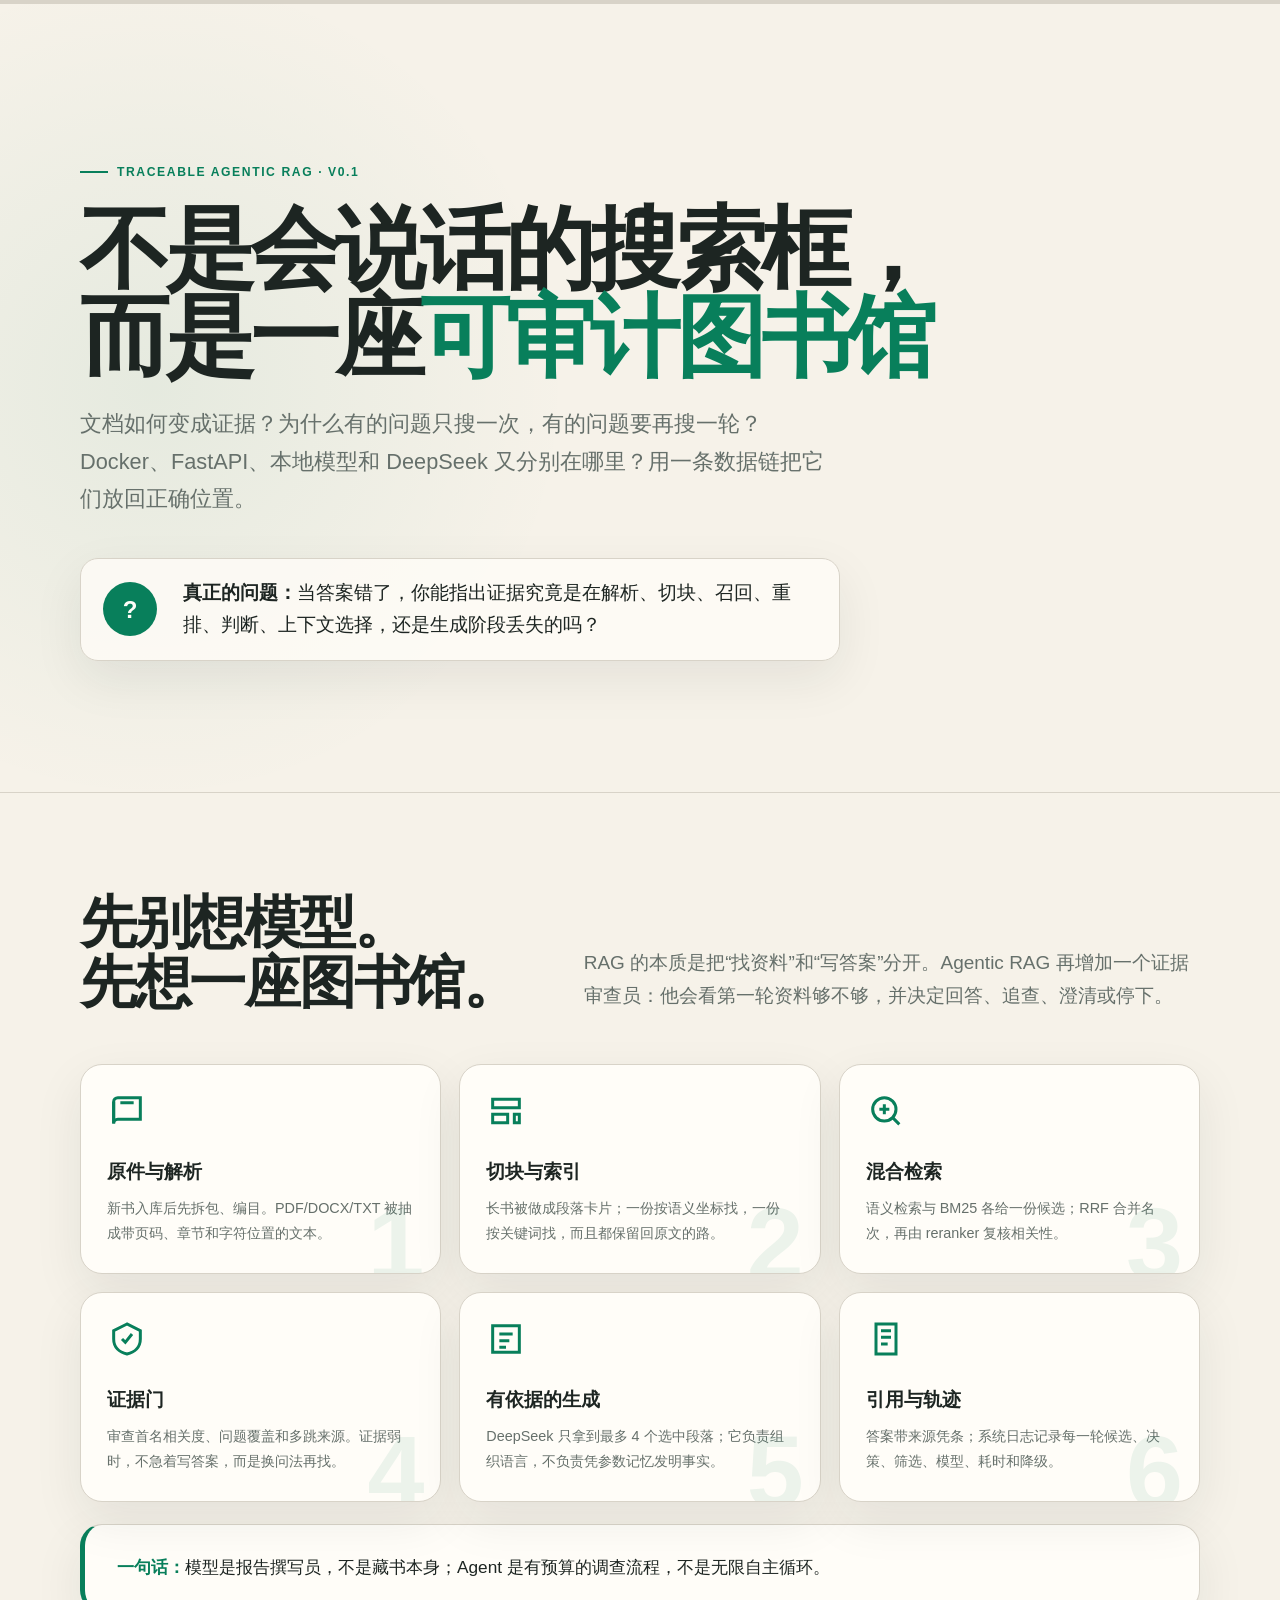
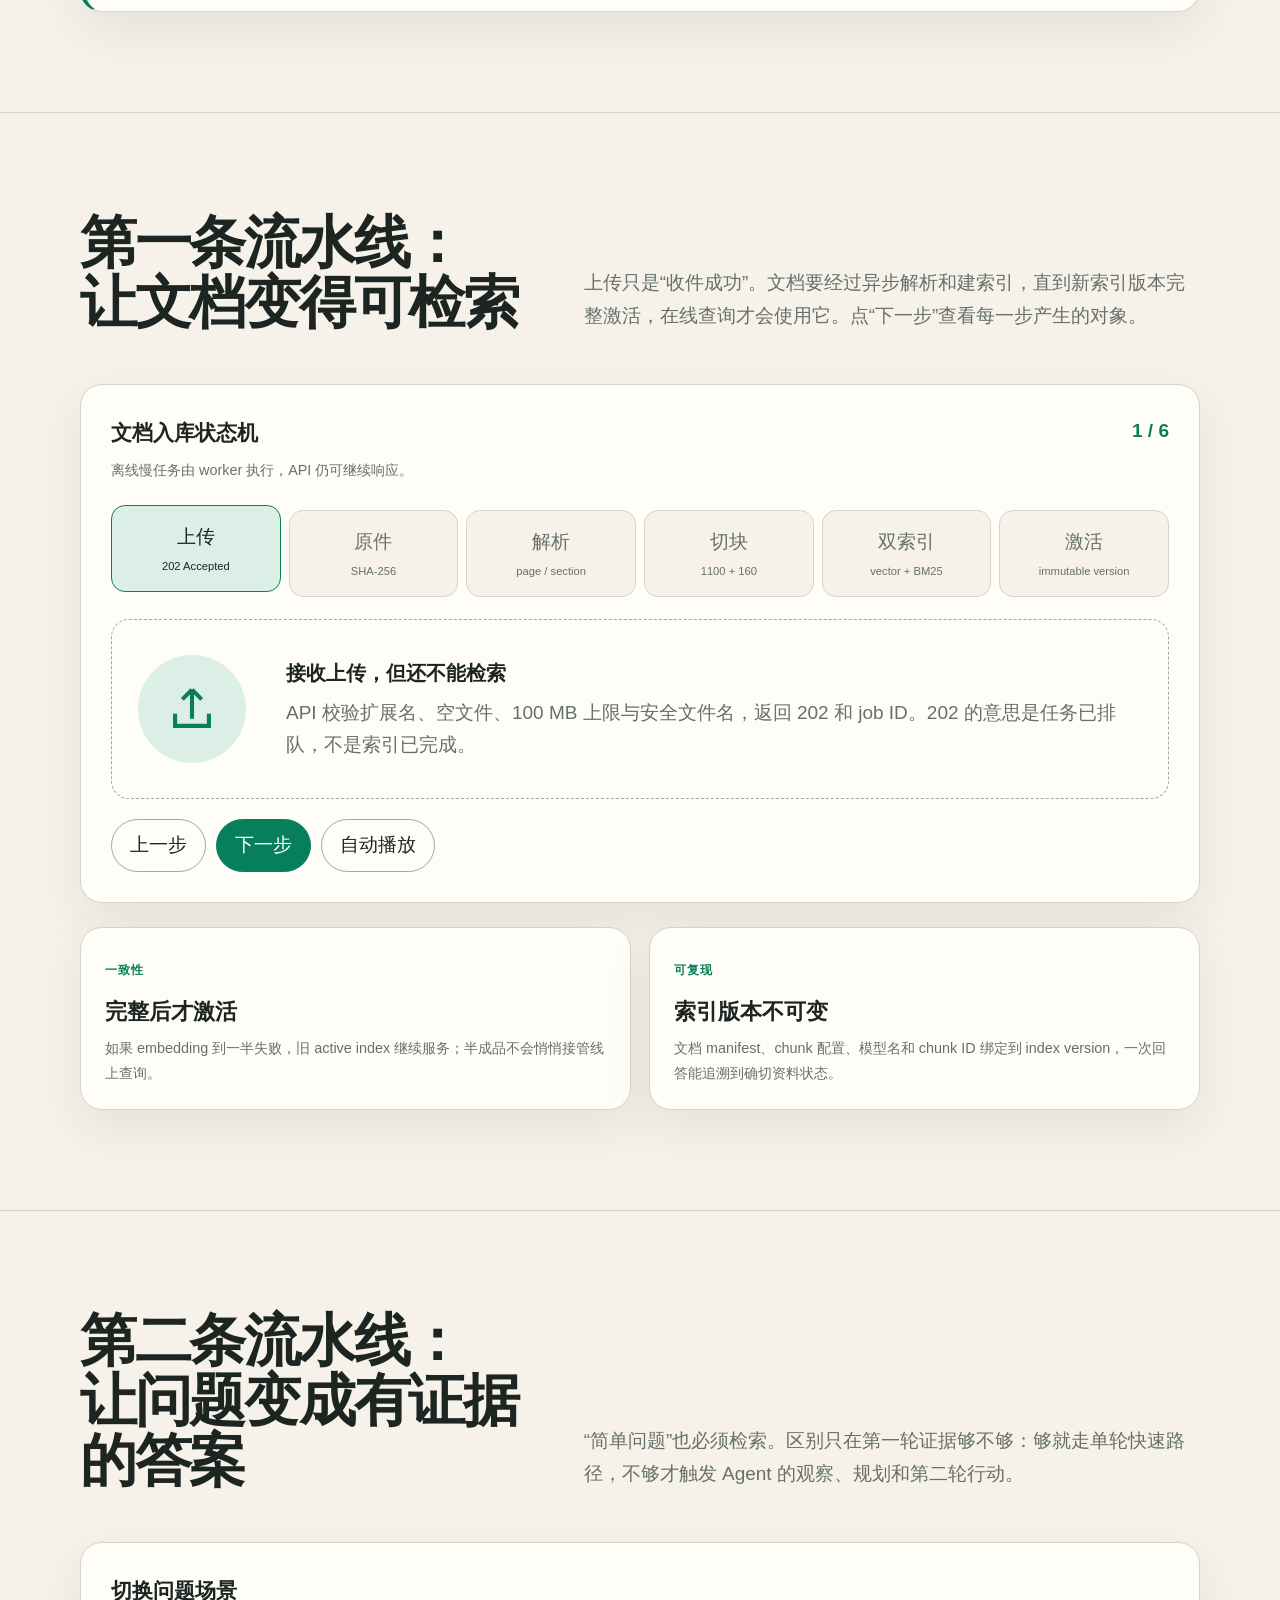
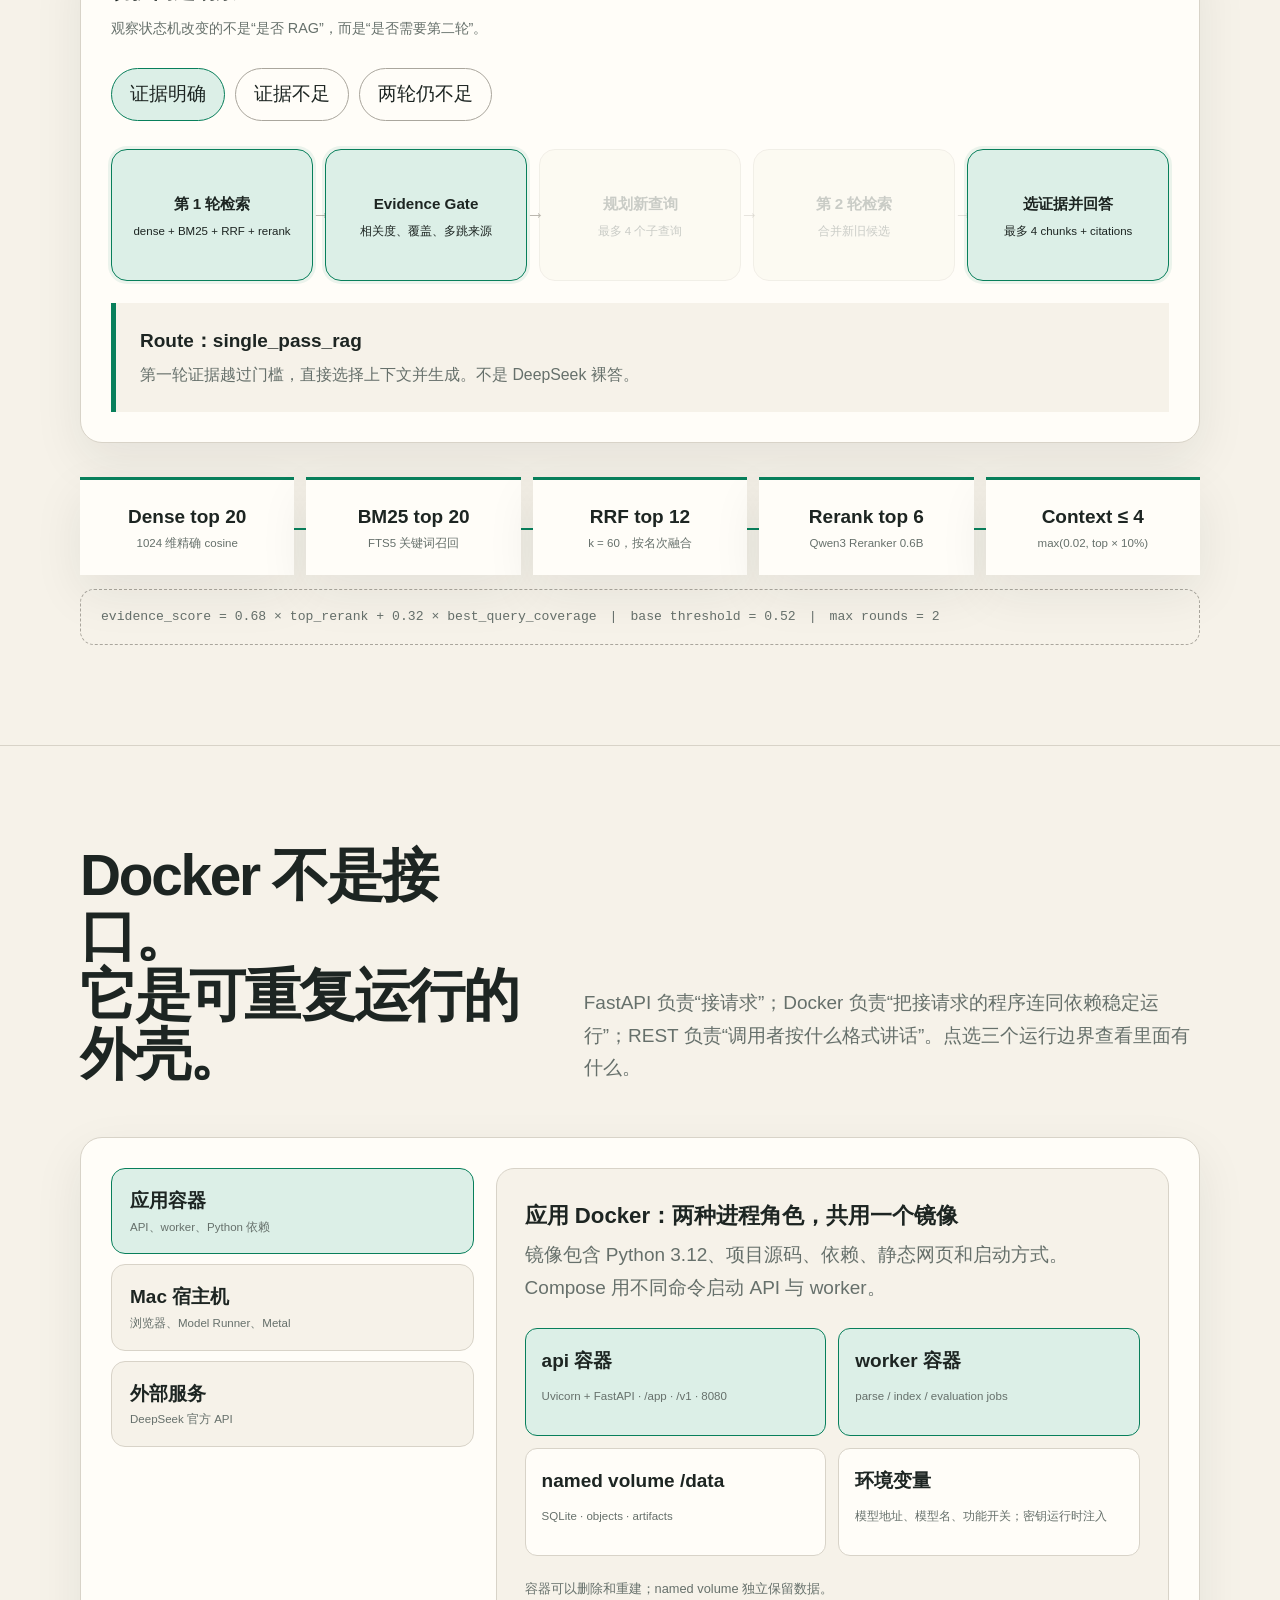
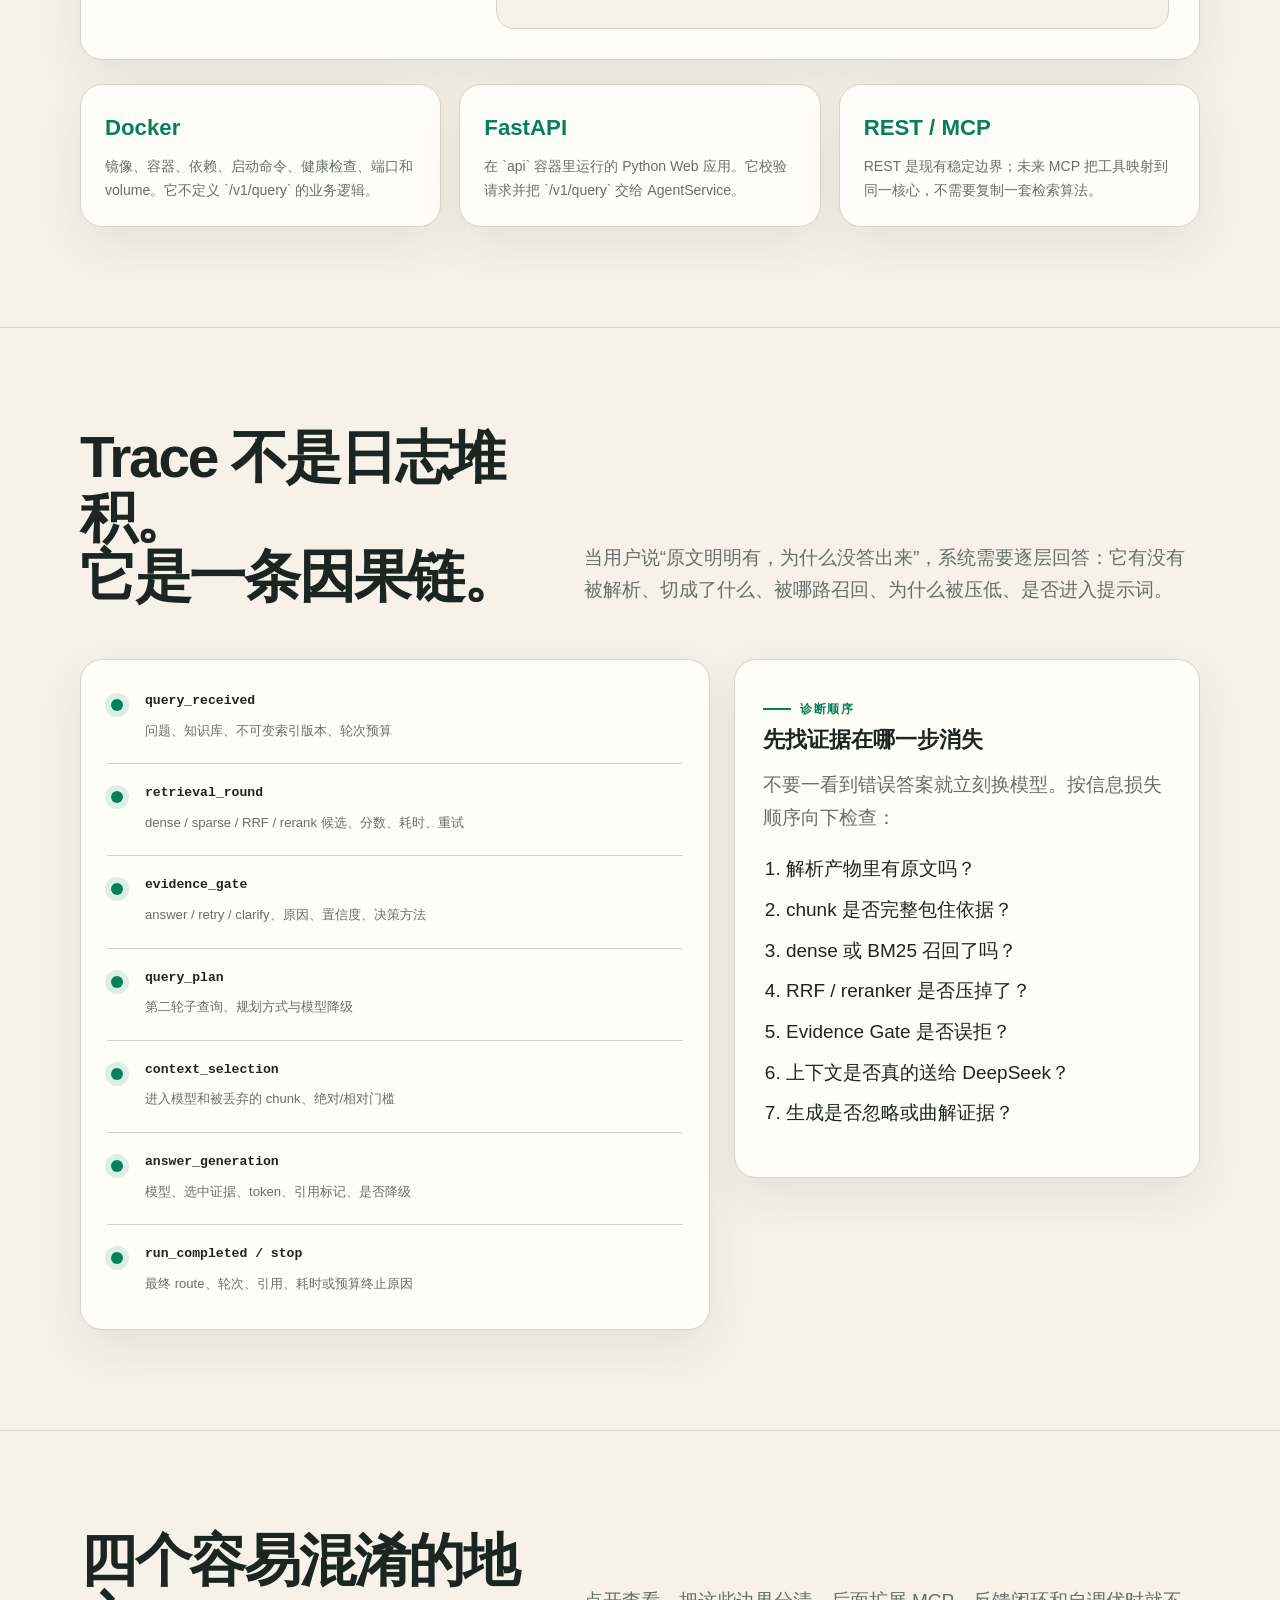
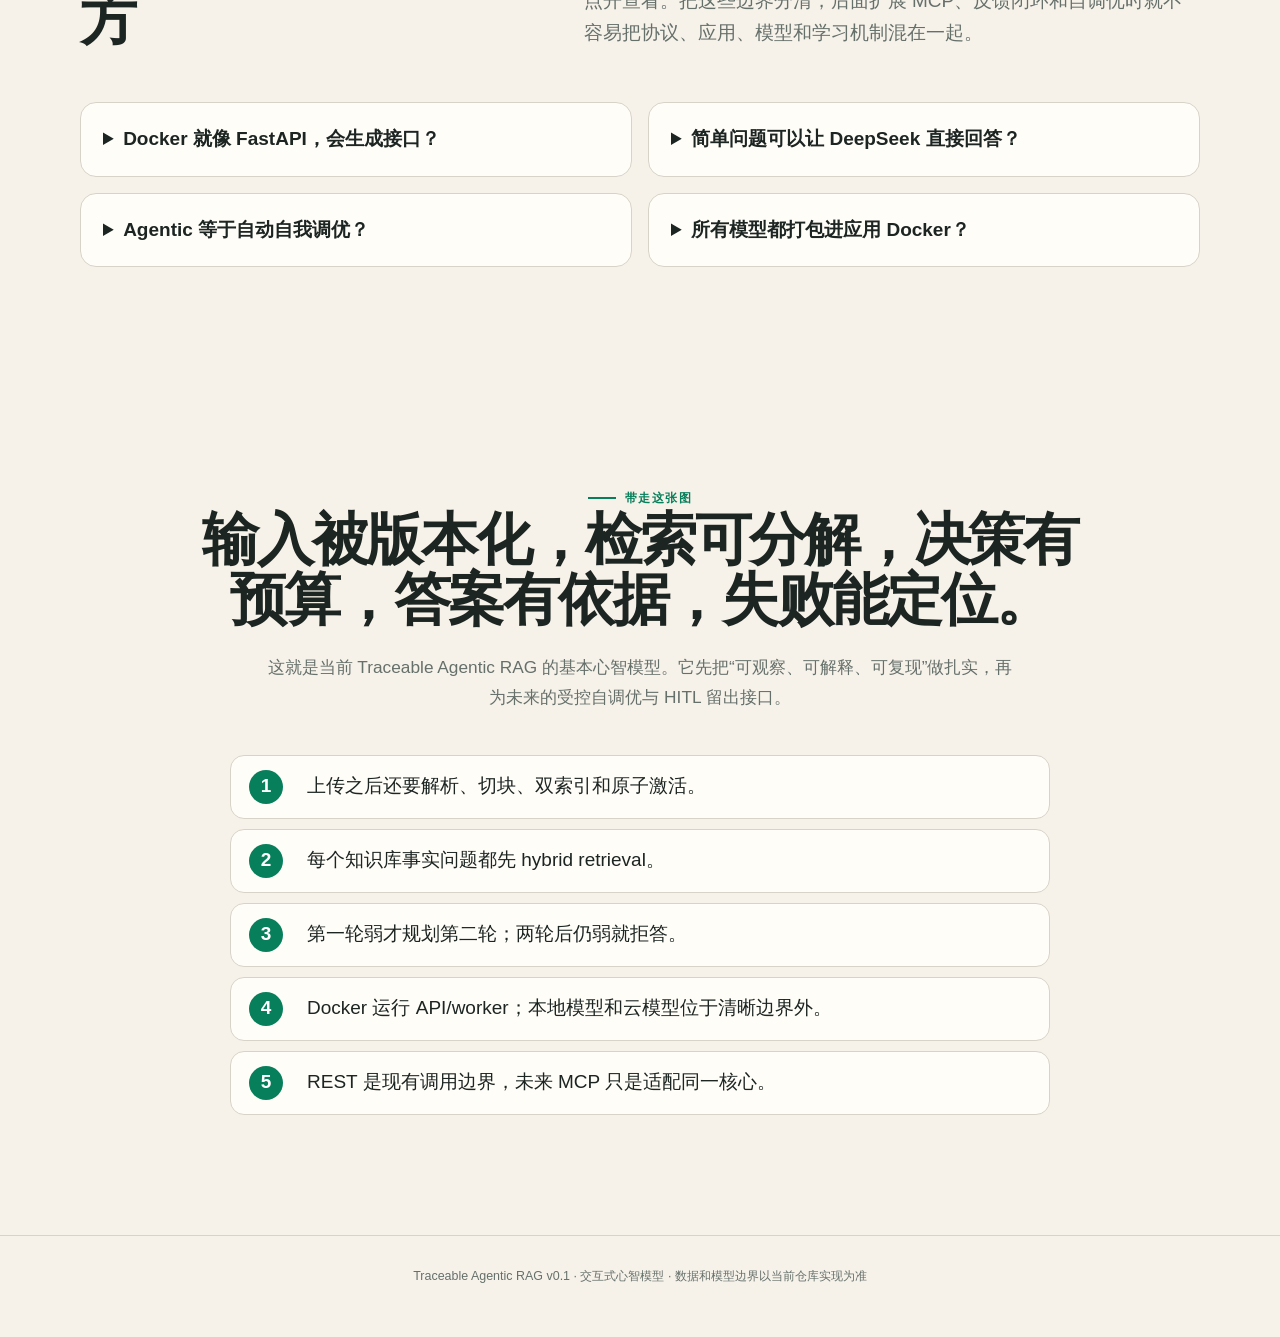
==== reports/explainer-agentic-rag-mental-model.html @ 38520293 "release traceable agentic rag v0.1 baseline" ====
<!doctype html>
<html lang="zh-CN">
<head>
  <meta charset="utf-8">
  <meta name="viewport" content="width=device-width, initial-scale=1">
  <meta name="description" content="Traceable Agentic RAG v0.1 的交互式心智模型：数据流、Agent 状态机、Docker 与服务边界。">
  <title>Traceable Agentic RAG：一座可审计图书馆</title>
  <style>
    :root {
      --paper: #f6f2e9;
      --paper-2: #fffdf8;
      --ink: #1d2522;
      --muted: #66706b;
      --line: #d8d3c8;
      --line-strong: #aaa69d;
      --accent: #087f5b;
      --accent-soft: #dcefe7;
      --shadow: 0 18px 50px rgba(26, 37, 32, 0.08);
      --radius: 22px;
    }

    * { box-sizing: border-box; }

    html { scroll-behavior: smooth; }

    body {
      margin: 0;
      color: var(--ink);
      background:
        radial-gradient(circle at 12% 5%, rgba(8, 127, 91, 0.07), transparent 26rem),
        var(--paper);
      font-family: ui-sans-serif, -apple-system, BlinkMacSystemFont, "Segoe UI", "PingFang SC", "Hiragino Sans GB", "Microsoft YaHei", sans-serif;
      font-size: 19px;
      line-height: 1.72;
    }

    button, input { font: inherit; }

    button:focus-visible, a:focus-visible {
      outline: 3px solid var(--accent);
      outline-offset: 3px;
    }

    a { color: var(--accent); }

    .progress {
      position: fixed;
      z-index: 50;
      inset: 0 0 auto 0;
      height: 4px;
      background: var(--line);
    }

    .progress > span {
      display: block;
      width: 0;
      height: 100%;
      background: var(--accent);
    }

    main { overflow: hidden; }

    .wrap {
      width: min(1120px, calc(100% - 40px));
      margin: 0 auto;
    }

    .hero {
      min-height: 88vh;
      display: grid;
      align-items: center;
      padding: 84px 0 64px;
    }

    .eyebrow {
      display: inline-flex;
      align-items: center;
      gap: 9px;
      color: var(--accent);
      font-size: 0.76rem;
      font-weight: 760;
      letter-spacing: 0.13em;
      text-transform: uppercase;
    }

    .eyebrow::before {
      content: "";
      width: 28px;
      height: 2px;
      background: currentColor;
    }

    h1, h2, h3, p { margin-top: 0; }

    h1 {
      max-width: 910px;
      margin: 22px 0 24px;
      font-size: clamp(2.8rem, 7vw, 5.8rem);
      line-height: 0.98;
      letter-spacing: -0.055em;
      font-weight: 780;
    }

    h1 span { color: var(--accent); }

    .lede {
      max-width: 760px;
      color: var(--muted);
      font-size: clamp(1.08rem, 2.2vw, 1.36rem);
    }

    .hero-question {
      margin-top: 40px;
      display: grid;
      grid-template-columns: 62px 1fr;
      align-items: center;
      gap: 18px;
      max-width: 760px;
      padding: 18px 22px;
      border: 1px solid var(--line);
      border-radius: 18px;
      background: rgba(255, 253, 248, 0.78);
      box-shadow: var(--shadow);
    }

    .question-mark {
      display: grid;
      place-items: center;
      width: 54px;
      height: 54px;
      border-radius: 50%;
      color: var(--paper-2);
      background: var(--accent);
      font-size: 1.5rem;
      font-weight: 800;
    }

    .hero-question p { margin: 0; }

    .section {
      padding: 100px 0;
      border-top: 1px solid var(--line);
    }

    .section-head {
      display: grid;
      grid-template-columns: minmax(0, 0.72fr) minmax(280px, 1fr);
      gap: 60px;
      align-items: end;
      margin-bottom: 52px;
    }

    h2 {
      margin-bottom: 0;
      font-size: clamp(2rem, 4.5vw, 3.55rem);
      line-height: 1.05;
      letter-spacing: -0.04em;
    }

    .section-head p { margin: 0; color: var(--muted); }

    .card {
      border: 1px solid var(--line);
      border-radius: var(--radius);
      background: var(--paper-2);
      box-shadow: var(--shadow);
    }

    .analogy-grid {
      display: grid;
      grid-template-columns: repeat(3, 1fr);
      gap: 18px;
    }

    .role {
      padding: 26px;
      min-height: 210px;
      position: relative;
      overflow: hidden;
    }

    .role::after {
      content: attr(data-order);
      position: absolute;
      right: 16px;
      bottom: -22px;
      color: rgba(8, 127, 91, 0.08);
      font-size: 6.4rem;
      line-height: 1;
      font-weight: 850;
    }

    .role svg {
      width: 40px;
      height: 40px;
      color: var(--accent);
    }

    .role h3 { margin: 14px 0 8px; font-size: 1.16rem; }
    .role p { margin: 0; color: var(--muted); font-size: 0.9rem; }

    .thesis {
      margin-top: 22px;
      padding: 28px 32px;
      border-left: 5px solid var(--accent);
      font-size: 1.08rem;
    }

    .thesis strong { color: var(--accent); }

    .interactive {
      padding: 30px;
    }

    .interactive-head {
      display: flex;
      justify-content: space-between;
      gap: 24px;
      align-items: flex-start;
      margin-bottom: 28px;
    }

    .interactive-head h3 { margin-bottom: 6px; font-size: 1.32rem; }
    .interactive-head p { margin: 0; color: var(--muted); font-size: 0.9rem; }

    .counter {
      flex: 0 0 auto;
      color: var(--accent);
      font-weight: 760;
      font-variant-numeric: tabular-nums;
    }

    .steps {
      display: grid;
      grid-template-columns: repeat(6, 1fr);
      gap: 8px;
      padding: 0;
      margin: 0;
      list-style: none;
    }

    .step {
      min-width: 0;
      padding: 15px 10px;
      border: 1px solid var(--line);
      border-radius: 14px;
      text-align: center;
      color: var(--muted);
      background: var(--paper);
      transition: transform 180ms ease, color 180ms ease, border-color 180ms ease, background 180ms ease;
    }

    .step small { display: block; margin-top: 3px; font-size: 0.7rem; }

    .step.active {
      transform: translateY(-5px);
      color: var(--ink);
      border-color: var(--accent);
      background: var(--accent-soft);
    }

    .step.done { border-color: rgba(8, 127, 91, 0.4); color: var(--ink); }

    .step-detail {
      min-height: 180px;
      margin-top: 22px;
      display: grid;
      grid-template-columns: 120px 1fr;
      gap: 28px;
      align-items: center;
      padding: 26px;
      border: 1px dashed var(--line-strong);
      border-radius: 18px;
    }

    .step-visual {
      display: grid;
      place-items: center;
      width: 108px;
      height: 108px;
      border-radius: 50%;
      background: var(--accent-soft);
      color: var(--accent);
    }

    .step-visual svg { width: 58px; height: 58px; }
    .step-copy h4 { margin: 0 0 6px; font-size: 1.25rem; }
    .step-copy p { margin: 0; color: var(--muted); }
    .step-copy code { color: var(--accent); }

    .controls {
      display: flex;
      flex-wrap: wrap;
      gap: 10px;
      margin-top: 20px;
    }

    .button {
      min-height: 46px;
      padding: 9px 18px;
      border: 1px solid var(--line-strong);
      border-radius: 999px;
      color: var(--ink);
      background: var(--paper-2);
      cursor: pointer;
    }

    .button.primary {
      border-color: var(--accent);
      color: white;
      background: var(--accent);
    }

    .button[aria-pressed="true"] {
      border-color: var(--accent);
      background: var(--accent-soft);
    }

    .principle-grid {
      display: grid;
      grid-template-columns: 1fr 1fr;
      gap: 18px;
      margin-top: 24px;
    }

    .principle {
      padding: 24px;
    }

    .principle span {
      color: var(--accent);
      font-size: 0.76rem;
      font-weight: 760;
      letter-spacing: 0.08em;
      text-transform: uppercase;
    }

    .principle h3 { margin: 8px 0 5px; }
    .principle p { margin: 0; color: var(--muted); font-size: 0.9rem; }

    .query-toolbar {
      display: flex;
      gap: 10px;
      flex-wrap: wrap;
      margin-bottom: 28px;
    }

    .route-map {
      position: relative;
      display: grid;
      grid-template-columns: repeat(5, minmax(110px, 1fr));
      gap: 12px;
      align-items: stretch;
    }

    .route-node {
      position: relative;
      z-index: 1;
      display: grid;
      align-content: center;
      min-height: 132px;
      padding: 16px;
      border: 1px solid var(--line);
      border-radius: 16px;
      color: var(--muted);
      background: var(--paper);
      text-align: center;
      transition: 180ms ease;
    }

    .route-node:not(:last-child)::after {
      content: "→";
      position: absolute;
      right: -19px;
      top: 50%;
      transform: translateY(-50%);
      color: var(--line-strong);
      font-weight: 800;
    }

    .route-node.active {
      border-color: var(--accent);
      color: var(--ink);
      background: var(--accent-soft);
      box-shadow: 0 0 0 3px rgba(8, 127, 91, 0.08);
    }

    .route-node.skipped { opacity: 0.35; }
    .route-node b { display: block; margin-bottom: 5px; font-size: 0.95rem; }
    .route-node small { font-size: 0.72rem; line-height: 1.4; }

    .route-result {
      margin-top: 22px;
      padding: 22px 24px;
      border-left: 5px solid var(--accent);
      background: var(--paper);
    }

    .route-result p { margin: 0; }
    .route-result small { color: var(--muted); }

    .pipeline {
      display: grid;
      grid-template-columns: repeat(5, 1fr);
      align-items: stretch;
      gap: 12px;
      margin: 34px 0 14px;
    }

    .pipe-item {
      position: relative;
      padding: 21px 16px;
      border-top: 3px solid var(--accent);
      background: var(--paper-2);
      box-shadow: var(--shadow);
      text-align: center;
    }

    .pipe-item:not(:last-child)::after {
      content: "";
      position: absolute;
      right: -12px;
      top: 50%;
      width: 12px;
      border-top: 2px solid var(--accent);
    }

    .pipe-item b { display: block; }
    .pipe-item small { display: block; color: var(--muted); font-size: 0.72rem; }

    .formula {
      padding: 16px 20px;
      border: 1px dashed var(--line-strong);
      border-radius: 14px;
      color: var(--muted);
      font-family: ui-monospace, SFMono-Regular, Menlo, Consolas, monospace;
      font-size: 0.82rem;
      overflow-x: auto;
    }

    .boundary-layout {
      display: grid;
      grid-template-columns: 0.7fr 1.3fr;
      gap: 22px;
    }

    .boundary-tabs {
      display: grid;
      align-content: start;
      gap: 10px;
    }

    .boundary-tab {
      width: 100%;
      padding: 16px 18px;
      border: 1px solid var(--line);
      border-radius: 14px;
      color: var(--ink);
      background: var(--paper);
      text-align: left;
      cursor: pointer;
    }

    .boundary-tab span { display: block; color: var(--muted); font-size: 0.72rem; }

    .boundary-tab[aria-selected="true"] {
      border-color: var(--accent);
      background: var(--accent-soft);
    }

    .boundary-stage {
      min-height: 410px;
      padding: 28px;
      border: 1px solid var(--line);
      border-radius: 18px;
      background: var(--paper);
    }

    .boundary-stage h3 { margin-bottom: 4px; }
    .boundary-stage > p { color: var(--muted); }

    .boxes {
      display: grid;
      grid-template-columns: 1fr 1fr;
      gap: 12px;
      margin-top: 24px;
    }

    .box {
      min-height: 108px;
      padding: 16px;
      border: 1px solid var(--line);
      border-radius: 12px;
      background: var(--paper-2);
    }

    .box strong { display: block; }
    .box small { color: var(--muted); font-size: 0.72rem; }
    .box.highlight { border-color: var(--accent); background: var(--accent-soft); }

    .legend {
      margin-top: 22px;
      color: var(--muted);
      font-size: 0.8rem;
    }

    .compare {
      display: grid;
      grid-template-columns: repeat(3, 1fr);
      gap: 18px;
      margin-top: 24px;
    }

    .compare article { padding: 24px; }
    .compare h3 { margin-bottom: 6px; color: var(--accent); }
    .compare p { margin: 0; color: var(--muted); font-size: 0.88rem; }

    .trace {
      display: grid;
      grid-template-columns: 1.15fr 0.85fr;
      gap: 24px;
      align-items: start;
    }

    .trace-list {
      padding: 12px 26px;
    }

    .trace-row {
      position: relative;
      padding: 18px 0 18px 38px;
      border-bottom: 1px solid var(--line);
    }

    .trace-row:last-child { border-bottom: 0; }

    .trace-row::before {
      content: "";
      position: absolute;
      left: 4px;
      top: 27px;
      width: 12px;
      height: 12px;
      border-radius: 50%;
      background: var(--accent);
      box-shadow: 0 0 0 6px var(--accent-soft);
    }

    .trace-row b { display: block; font-family: ui-monospace, SFMono-Regular, Menlo, monospace; font-size: 0.82rem; }
    .trace-row span { color: var(--muted); font-size: 0.82rem; }

    .diagnostic {
      position: sticky;
      top: 30px;
      padding: 28px;
    }

    .diagnostic h3 { margin-bottom: 10px; }
    .diagnostic p { color: var(--muted); }
    .diagnostic ol { padding-left: 1.2em; }
    .diagnostic li { margin-bottom: 8px; }

    .misconceptions {
      display: grid;
      grid-template-columns: 1fr 1fr;
      gap: 16px;
    }

    details {
      padding: 20px 22px;
      border: 1px solid var(--line);
      border-radius: 16px;
      background: var(--paper-2);
    }

    summary {
      cursor: pointer;
      font-weight: 720;
    }

    details p { margin: 12px 0 0; color: var(--muted); font-size: 0.88rem; }

    .takeaway {
      padding: 110px 0 120px;
      text-align: center;
    }

    .takeaway h2 {
      max-width: 880px;
      margin: 0 auto 24px;
    }

    .takeaway p {
      max-width: 760px;
      margin: 0 auto;
      color: var(--muted);
      font-size: 1.08rem;
    }

    .five {
      max-width: 820px;
      margin: 42px auto 0;
      display: grid;
      gap: 10px;
      text-align: left;
      counter-reset: key;
    }

    .five div {
      counter-increment: key;
      display: grid;
      grid-template-columns: 44px 1fr;
      gap: 14px;
      align-items: center;
      padding: 14px 18px;
      border: 1px solid var(--line);
      border-radius: 14px;
      background: var(--paper-2);
    }

    .five div::before {
      content: counter(key);
      display: grid;
      place-items: center;
      width: 34px;
      height: 34px;
      border-radius: 50%;
      color: white;
      background: var(--accent);
      font-weight: 800;
    }

    footer {
      padding: 30px 0 50px;
      border-top: 1px solid var(--line);
      color: var(--muted);
      font-size: 0.78rem;
      text-align: center;
    }

    .reveal {
      opacity: 0;
      transform: translateY(22px);
      transition: opacity 500ms ease, transform 500ms ease;
    }

    .reveal.visible { opacity: 1; transform: none; }

    @media (max-width: 900px) {
      .section-head, .trace, .boundary-layout { grid-template-columns: 1fr; gap: 28px; }
      .analogy-grid { grid-template-columns: repeat(2, 1fr); }
      .steps { grid-template-columns: repeat(3, 1fr); }
      .route-map { grid-template-columns: 1fr; }
      .route-node:not(:last-child)::after { content: "↓"; right: 50%; top: auto; bottom: -23px; transform: translateX(50%); }
      .pipeline { grid-template-columns: 1fr 1fr; }
      .pipe-item:not(:last-child)::after { display: none; }
      .compare { grid-template-columns: 1fr; }
      .diagnostic { position: static; }
    }

    @media (max-width: 620px) {
      body { font-size: 18px; }
      .wrap { width: min(100% - 26px, 1120px); }
      .hero { min-height: auto; padding-top: 90px; }
      .section { padding: 74px 0; }
      .analogy-grid, .principle-grid, .misconceptions, .boxes, .pipeline { grid-template-columns: 1fr; }
      .interactive { padding: 20px; }
      .interactive-head { display: block; }
      .counter { margin-top: 10px; }
      .steps { grid-template-columns: 1fr 1fr; }
      .step-detail { grid-template-columns: 1fr; text-align: center; }
      .step-visual { margin: 0 auto; }
      .hero-question { grid-template-columns: 1fr; }
    }

    @media (prefers-reduced-motion: reduce) {
      html { scroll-behavior: auto; }
      *, *::before, *::after { animation: none !important; transition: none !important; }
      .reveal { opacity: 1; transform: none; }
    }
  </style>
</head>
<body>
  <div class="progress" aria-hidden="true"><span id="readProgress"></span></div>
  <main>
    <header class="hero">
      <div class="wrap">
        <div class="eyebrow">Traceable Agentic RAG · v0.1</div>
        <h1>不是会说话的搜索框，<br>而是一座<span>可审计图书馆</span></h1>
        <p class="lede">文档如何变成证据？为什么有的问题只搜一次，有的问题要再搜一轮？Docker、FastAPI、本地模型和 DeepSeek 又分别在哪里？用一条数据链把它们放回正确位置。</p>
        <div class="hero-question">
          <div class="question-mark" aria-hidden="true">?</div>
          <p><strong>真正的问题：</strong>当答案错了，你能指出证据究竟是在解析、切块、召回、重排、判断、上下文选择，还是生成阶段丢失的吗？</p>
        </div>
      </div>
    </header>

    <section class="section" id="analogy">
      <div class="wrap">
        <div class="section-head reveal">
          <h2>先别想模型。<br>先想一座图书馆。</h2>
          <p>RAG 的本质是把“找资料”和“写答案”分开。Agentic RAG 再增加一个证据审查员：他会看第一轮资料够不够，并决定回答、追查、澄清或停下。</p>
        </div>
        <div class="analogy-grid">
          <article class="role card reveal" data-order="1">
            <svg viewBox="0 0 24 24" fill="none" stroke="currentColor" stroke-width="1.8" aria-hidden="true"><path d="M4 19.5A2.5 2.5 0 0 1 6.5 17H20V4H6.5A2.5 2.5 0 0 0 4 6.5z"/><path d="M4 6.5v13M8 7h8"/></svg>
            <h3>原件与解析</h3>
            <p>新书入库后先拆包、编目。PDF/DOCX/TXT 被抽成带页码、章节和字符位置的文本。</p>
          </article>
          <article class="role card reveal" data-order="2">
            <svg viewBox="0 0 24 24" fill="none" stroke="currentColor" stroke-width="1.8" aria-hidden="true"><path d="M4 5h16v5H4zM4 14h9v5H4z"/><path d="M17 14h3v5h-3z"/></svg>
            <h3>切块与索引</h3>
            <p>长书被做成段落卡片；一份按语义坐标找，一份按关键词找，而且都保留回原文的路。</p>
          </article>
          <article class="role card reveal" data-order="3">
            <svg viewBox="0 0 24 24" fill="none" stroke="currentColor" stroke-width="1.8" aria-hidden="true"><circle cx="11" cy="11" r="7"/><path d="m20 20-4-4M8 11h6M11 8v6"/></svg>
            <h3>混合检索</h3>
            <p>语义检索与 BM25 各给一份候选；RRF 合并名次，再由 reranker 复核相关性。</p>
          </article>
          <article class="role card reveal" data-order="4">
            <svg viewBox="0 0 24 24" fill="none" stroke="currentColor" stroke-width="1.8" aria-hidden="true"><path d="M12 3 4 7v5c0 5 3.4 8 8 9 4.6-1 8-4 8-9V7z"/><path d="m9 12 2 2 4-5"/></svg>
            <h3>证据门</h3>
            <p>审查首名相关度、问题覆盖和多跳来源。证据弱时，不急着写答案，而是换问法再找。</p>
          </article>
          <article class="role card reveal" data-order="5">
            <svg viewBox="0 0 24 24" fill="none" stroke="currentColor" stroke-width="1.8" aria-hidden="true"><path d="M4 4h16v16H4z"/><path d="M8 9h8M8 13h6M8 17h4"/></svg>
            <h3>有依据的生成</h3>
            <p>DeepSeek 只拿到最多 4 个选中段落；它负责组织语言，不负责凭参数记忆发明事实。</p>
          </article>
          <article class="role card reveal" data-order="6">
            <svg viewBox="0 0 24 24" fill="none" stroke="currentColor" stroke-width="1.8" aria-hidden="true"><path d="M6 3h12v18H6z"/><path d="M9 7h6M9 11h6M9 15h4"/></svg>
            <h3>引用与轨迹</h3>
            <p>答案带来源凭条；系统日志记录每一轮候选、决策、筛选、模型、耗时和降级。</p>
          </article>
        </div>
        <div class="thesis card reveal"><strong>一句话：</strong>模型是报告撰写员，不是藏书本身；Agent 是有预算的调查流程，不是无限自主循环。</div>
      </div>
    </section>

    <section class="section" id="ingestion">
      <div class="wrap">
        <div class="section-head reveal">
          <h2>第一条流水线：<br>让文档变得可检索</h2>
          <p>上传只是“收件成功”。文档要经过异步解析和建索引，直到新索引版本完整激活，在线查询才会使用它。点“下一步”查看每一步产生的对象。</p>
        </div>
        <div class="interactive card reveal" aria-labelledby="ingestTitle">
          <div class="interactive-head">
            <div>
              <h3 id="ingestTitle">文档入库状态机</h3>
              <p>离线慢任务由 worker 执行，API 仍可继续响应。</p>
            </div>
            <div class="counter" id="ingestCounter" aria-live="polite">1 / 6</div>
          </div>
          <ol class="steps" id="ingestSteps" aria-label="摄取步骤">
            <li class="step active">上传<small>202 Accepted</small></li>
            <li class="step">原件<small>SHA-256</small></li>
            <li class="step">解析<small>page / section</small></li>
            <li class="step">切块<small>1100 + 160</small></li>
            <li class="step">双索引<small>vector + BM25</small></li>
            <li class="step">激活<small>immutable version</small></li>
          </ol>
          <div class="step-detail" aria-live="polite">
            <div class="step-visual" id="ingestIcon" aria-hidden="true"></div>
            <div class="step-copy">
              <h4 id="ingestName"></h4>
              <p id="ingestDescription"></p>
            </div>
          </div>
          <div class="controls">
            <button class="button" type="button" id="ingestPrev">上一步</button>
            <button class="button primary" type="button" id="ingestNext">下一步</button>
            <button class="button" type="button" id="ingestAuto" aria-pressed="false">自动播放</button>
          </div>
        </div>
        <div class="principle-grid">
          <article class="principle card reveal"><span>一致性</span><h3>完整后才激活</h3><p>如果 embedding 到一半失败，旧 active index 继续服务；半成品不会悄悄接管线上查询。</p></article>
          <article class="principle card reveal"><span>可复现</span><h3>索引版本不可变</h3><p>文档 manifest、chunk 配置、模型名和 chunk ID 绑定到 index version，一次回答能追溯到确切资料状态。</p></article>
        </div>
      </div>
    </section>

    <section class="section" id="query">
      <div class="wrap">
        <div class="section-head reveal">
          <h2>第二条流水线：<br>让问题变成有证据的答案</h2>
          <p>“简单问题”也必须检索。区别只在第一轮证据够不够：够就走单轮快速路径，不够才触发 Agent 的观察、规划和第二轮行动。</p>
        </div>
        <div class="interactive card reveal">
          <div class="interactive-head">
            <div>
              <h3>切换问题场景</h3>
              <p>观察状态机改变的不是“是否 RAG”，而是“是否需要第二轮”。</p>
            </div>
          </div>
          <div class="query-toolbar" role="group" aria-label="问题场景">
            <button class="button" type="button" data-scenario="simple" aria-pressed="true">证据明确</button>
            <button class="button" type="button" data-scenario="weak" aria-pressed="false">证据不足</button>
            <button class="button" type="button" data-scenario="failed" aria-pressed="false">两轮仍不足</button>
          </div>
          <div class="route-map" id="routeMap" aria-live="polite">
            <div class="route-node active" data-node="retrieve1"><b>第 1 轮检索</b><small>dense + BM25 + RRF + rerank</small></div>
            <div class="route-node active" data-node="gate1"><b>Evidence Gate</b><small>相关度、覆盖、多跳来源</small></div>
            <div class="route-node skipped" data-node="plan"><b>规划新查询</b><small>最多 4 个子查询</small></div>
            <div class="route-node skipped" data-node="retrieve2"><b>第 2 轮检索</b><small>合并新旧候选</small></div>
            <div class="route-node active" data-node="answer"><b>选证据并回答</b><small>最多 4 chunks + citations</small></div>
          </div>
          <div class="route-result" id="routeResult">
            <p><strong>Route：single_pass_rag</strong></p>
            <small>第一轮证据越过门槛，直接选择上下文并生成。不是 DeepSeek 裸答。</small>
          </div>
        </div>

        <div class="pipeline reveal" aria-label="单次混合检索管线">
          <div class="pipe-item"><b>Dense top 20</b><small>1024 维精确 cosine</small></div>
          <div class="pipe-item"><b>BM25 top 20</b><small>FTS5 关键词召回</small></div>
          <div class="pipe-item"><b>RRF top 12</b><small>k = 60，按名次融合</small></div>
          <div class="pipe-item"><b>Rerank top 6</b><small>Qwen3 Reranker 0.6B</small></div>
          <div class="pipe-item"><b>Context ≤ 4</b><small>max(0.02, top × 10%)</small></div>
        </div>
        <div class="formula reveal">evidence_score = 0.68 × top_rerank + 0.32 × best_query_coverage　|　base threshold = 0.52　|　max rounds = 2</div>
      </div>
    </section>

    <section class="section" id="docker">
      <div class="wrap">
        <div class="section-head reveal">
          <h2>Docker 不是接口。<br>它是可重复运行的外壳。</h2>
          <p>FastAPI 负责“接请求”；Docker 负责“把接请求的程序连同依赖稳定运行”；REST 负责“调用者按什么格式讲话”。点选三个运行边界查看里面有什么。</p>
        </div>
        <div class="interactive card reveal">
          <div class="boundary-layout">
            <div class="boundary-tabs" role="tablist" aria-label="运行边界">
              <button class="boundary-tab" role="tab" type="button" data-boundary="container" aria-selected="true"><strong>应用容器</strong><span>API、worker、Python 依赖</span></button>
              <button class="boundary-tab" role="tab" type="button" data-boundary="host" aria-selected="false"><strong>Mac 宿主机</strong><span>浏览器、Model Runner、Metal</span></button>
              <button class="boundary-tab" role="tab" type="button" data-boundary="cloud" aria-selected="false"><strong>外部服务</strong><span>DeepSeek 官方 API</span></button>
            </div>
            <div class="boundary-stage" role="tabpanel" tabindex="0">
              <h3 id="boundaryTitle"></h3>
              <p id="boundaryDescription"></p>
              <div class="boxes" id="boundaryBoxes"></div>
              <div class="legend" id="boundaryLegend"></div>
            </div>
          </div>
        </div>
        <div class="compare">
          <article class="card reveal"><h3>Docker</h3><p>镜像、容器、依赖、启动命令、健康检查、端口和 volume。它不定义 `/v1/query` 的业务逻辑。</p></article>
          <article class="card reveal"><h3>FastAPI</h3><p>在 `api` 容器里运行的 Python Web 应用。它校验请求并把 `/v1/query` 交给 AgentService。</p></article>
          <article class="card reveal"><h3>REST / MCP</h3><p>REST 是现有稳定边界；未来 MCP 把工具映射到同一核心，不需要复制一套检索算法。</p></article>
        </div>
      </div>
    </section>

    <section class="section" id="trace">
      <div class="wrap">
        <div class="section-head reveal">
          <h2>Trace 不是日志堆积。<br>它是一条因果链。</h2>
          <p>当用户说“原文明明有，为什么没答出来”，系统需要逐层回答：它有没有被解析、切成了什么、被哪路召回、为什么被压低、是否进入提示词。</p>
        </div>
        <div class="trace">
          <div class="trace-list card reveal">
            <div class="trace-row"><b>query_received</b><span>问题、知识库、不可变索引版本、轮次预算</span></div>
            <div class="trace-row"><b>retrieval_round</b><span>dense / sparse / RRF / rerank 候选、分数、耗时、重试</span></div>
            <div class="trace-row"><b>evidence_gate</b><span>answer / retry / clarify、原因、置信度、决策方法</span></div>
            <div class="trace-row"><b>query_plan</b><span>第二轮子查询、规划方式与模型降级</span></div>
            <div class="trace-row"><b>context_selection</b><span>进入模型和被丢弃的 chunk、绝对/相对门槛</span></div>
            <div class="trace-row"><b>answer_generation</b><span>模型、选中证据、token、引用标记、是否降级</span></div>
            <div class="trace-row"><b>run_completed / stop</b><span>最终 route、轮次、引用、耗时或预算终止原因</span></div>
          </div>
          <aside class="diagnostic card reveal">
            <div class="eyebrow">诊断顺序</div>
            <h3>先找证据在哪一步消失</h3>
            <p>不要一看到错误答案就立刻换模型。按信息损失顺序向下检查：</p>
            <ol>
              <li>解析产物里有原文吗？</li>
              <li>chunk 是否完整包住依据？</li>
              <li>dense 或 BM25 召回了吗？</li>
              <li>RRF / reranker 是否压掉了？</li>
              <li>Evidence Gate 是否误拒？</li>
              <li>上下文是否真的送给 DeepSeek？</li>
              <li>生成是否忽略或曲解证据？</li>
            </ol>
          </aside>
        </div>
      </div>
    </section>

    <section class="section" id="misconceptions">
      <div class="wrap">
        <div class="section-head reveal">
          <h2>四个容易混淆的地方</h2>
          <p>点开查看。把这些边界分清，后面扩展 MCP、反馈闭环和自调优时就不容易把协议、应用、模型和学习机制混在一起。</p>
        </div>
        <div class="misconceptions">
          <details class="reveal"><summary>Docker 就像 FastAPI，会生成接口？</summary><p>不会。接口由 FastAPI 代码定义；Docker 只是运行 FastAPI 的标准环境，并把宿主端口 8080 映射到容器端口 8080。</p></details>
          <details class="reveal"><summary>简单问题可以让 DeepSeek 直接回答？</summary><p>只有问候/产品帮助走规则直答。知识库事实问题全部先检索；所谓简单路径是一轮 hybrid RAG，不是模型凭参数记忆回答。</p></details>
          <details class="reveal"><summary>Agentic 等于自动自我调优？</summary><p>不是。v0.1 的 Agentic 是在线执行状态机：观察证据并选择下一步。自动实验、反馈归因、发布门禁和自调优属于下一阶段 Harness Engineering。</p></details>
          <details class="reveal"><summary>所有模型都打包进应用 Docker？</summary><p>不是。应用容器只有 Python 程序。Embedding 和 reranker 在 Mac 的 Model Runner 上利用 Metal；DeepSeek V4 Flash 在官方云端。</p></details>
        </div>
      </div>
    </section>

    <section class="takeaway">
      <div class="wrap reveal">
        <div class="eyebrow">带走这张图</div>
        <h2>输入被版本化，检索可分解，决策有预算，答案有依据，失败能定位。</h2>
        <p>这就是当前 Traceable Agentic RAG 的基本心智模型。它先把“可观察、可解释、可复现”做扎实，再为未来的受控自调优与 HITL 留出接口。</p>
        <div class="five">
          <div>上传之后还要解析、切块、双索引和原子激活。</div>
          <div>每个知识库事实问题都先 hybrid retrieval。</div>
          <div>第一轮弱才规划第二轮；两轮后仍弱就拒答。</div>
          <div>Docker 运行 API/worker；本地模型和云模型位于清晰边界外。</div>
          <div>REST 是现有调用边界，未来 MCP 只是适配同一核心。</div>
        </div>
      </div>
    </section>
  </main>
  <footer>
    <div class="wrap">Traceable Agentic RAG v0.1 · 交互式心智模型 · 数据和模型边界以当前仓库实现为准</div>
  </footer>

  <script>
    const icons = {
      upload: '<svg viewBox="0 0 24 24" fill="none" stroke="currentColor" stroke-width="1.7"><path d="M12 16V4m0 0-4 4m4-4 4 4"/><path d="M5 14v5h14v-5"/></svg>',
      object: '<svg viewBox="0 0 24 24" fill="none" stroke="currentColor" stroke-width="1.7"><path d="m12 3 8 4-8 4-8-4z"/><path d="m4 7 8 4 8-4v10l-8 4-8-4z"/></svg>',
      parse: '<svg viewBox="0 0 24 24" fill="none" stroke="currentColor" stroke-width="1.7"><path d="M6 3h9l3 3v15H6z"/><path d="M9 10h6M9 14h6M9 18h4"/></svg>',
      chunk: '<svg viewBox="0 0 24 24" fill="none" stroke="currentColor" stroke-width="1.7"><path d="M4 5h16v5H4zM4 14h10v5H4zM18 14h2v5h-2z"/></svg>',
      index: '<svg viewBox="0 0 24 24" fill="none" stroke="currentColor" stroke-width="1.7"><circle cx="8" cy="8" r="3"/><circle cx="16" cy="16" r="3"/><path d="m10 10 4 4M16 5v6M5 16h6"/></svg>',
      active: '<svg viewBox="0 0 24 24" fill="none" stroke="currentColor" stroke-width="1.7"><circle cx="12" cy="12" r="9"/><path d="m8 12 2.5 2.5L16 9"/></svg>'
    };

    const ingestData = [
      { name: '接收上传，但还不能检索', icon: icons.upload, description: 'API 校验扩展名、空文件、100 MB 上限与安全文件名，返回 202 和 job ID。202 的意思是任务已排队，不是索引已完成。' },
      { name: '按内容保存不可变原件', icon: icons.object, description: '文件字节计算 SHA-256，保存到 /data/objects。数据库记录 document_id、hash、大小和状态；同样字节不会重复写物理对象。' },
      { name: 'worker 抽取结构与位置', icon: icons.parse, description: '后台 parse_document job 读取 PDF、DOCX、Markdown 或 TXT，产出带 page、section、start_char、end_char 的解析 artifact。' },
      { name: '按结构和句子边界切块', icon: icons.chunk, description: '目标约 1100 字符、重叠约 160 字符。当前 contextual_text 是 Document / Section / Page 元数据，不是 LLM 生成摘要。' },
      { name: '建立语义与关键词双索引', icon: icons.index, description: 'Qwen3 Embedding 0.6B 生成 1024 维向量；同一批 chunk 写入 SQLite FTS5，供 BM25 关键词召回。' },
      { name: '完整成功后原子激活', icon: icons.active, description: 'chunks、向量、文档 manifest、模型身份和配置归属新的 immutable index_version。全部持久化成功后才切换 active pointer。' }
    ];

    let ingestIndex = 0;
    let ingestTimer = null;
    const ingestSteps = [...document.querySelectorAll('#ingestSteps .step')];
    const ingestCounter = document.getElementById('ingestCounter');
    const ingestIcon = document.getElementById('ingestIcon');
    const ingestName = document.getElementById('ingestName');
    const ingestDescription = document.getElementById('ingestDescription');
    const ingestAuto = document.getElementById('ingestAuto');

    function renderIngest() {
      const item = ingestData[ingestIndex];
      ingestCounter.textContent = `${ingestIndex + 1} / ${ingestData.length}`;
      ingestIcon.innerHTML = item.icon;
      ingestName.textContent = item.name;
      ingestDescription.textContent = item.description;
      ingestSteps.forEach((step, index) => {
        step.classList.toggle('active', index === ingestIndex);
        step.classList.toggle('done', index < ingestIndex);
      });
    }

    function moveIngest(delta) {
      ingestIndex = (ingestIndex + delta + ingestData.length) % ingestData.length;
      renderIngest();
    }

    document.getElementById('ingestPrev').addEventListener('click', () => moveIngest(-1));
    document.getElementById('ingestNext').addEventListener('click', () => moveIngest(1));
    ingestAuto.addEventListener('click', () => {
      if (ingestTimer) {
        clearInterval(ingestTimer);
        ingestTimer = null;
        ingestAuto.setAttribute('aria-pressed', 'false');
        ingestAuto.textContent = '自动播放';
      } else {
        ingestTimer = setInterval(() => moveIngest(1), 1700);
        ingestAuto.setAttribute('aria-pressed', 'true');
        ingestAuto.textContent = '停止播放';
      }
    });
    ingestSteps.forEach((step, index) => {
      step.tabIndex = 0;
      step.setAttribute('role', 'button');
      step.addEventListener('click', () => { ingestIndex = index; renderIngest(); });
      step.addEventListener('keydown', event => {
        if (event.key === 'Enter' || event.key === ' ') {
          event.preventDefault();
          ingestIndex = index;
          renderIngest();
        }
      });
    });
    renderIngest();

    const scenarios = {
      simple: {
        active: ['retrieve1', 'gate1', 'answer'],
        result: '<p><strong>Route：single_pass_rag</strong></p><small>第一轮证据越过门槛，直接选择上下文并生成。不是 DeepSeek 裸答。</small>'
      },
      weak: {
        active: ['retrieve1', 'gate1', 'plan', 'retrieve2', 'answer'],
        result: '<p><strong>Route：iterative_rag</strong></p><small>第一轮证据弱；Agent 观察缺失要素，规划最多 4 个查询，再检索一次并合并证据后回答。</small>'
      },
      failed: {
        active: ['retrieve1', 'gate1', 'plan', 'retrieve2'],
        result: '<p><strong>Route：insufficient_evidence</strong></p><small>第二轮仍未达到证据门槛。系统用尽固定预算后明确拒答，不无限循环，也不编造答案。</small>'
      }
    };

    const scenarioButtons = [...document.querySelectorAll('[data-scenario]')];
    function renderScenario(name) {
      const scenario = scenarios[name];
      document.querySelectorAll('[data-node]').forEach(node => {
        const active = scenario.active.includes(node.dataset.node);
        node.classList.toggle('active', active);
        node.classList.toggle('skipped', !active);
      });
      document.getElementById('routeResult').innerHTML = scenario.result;
      scenarioButtons.forEach(button => button.setAttribute('aria-pressed', String(button.dataset.scenario === name)));
    }
    scenarioButtons.forEach(button => button.addEventListener('click', () => renderScenario(button.dataset.scenario)));

    const boundaryData = {
      container: {
        title: '应用 Docker：两种进程角色，共用一个镜像',
        description: '镜像包含 Python 3.12、项目源码、依赖、静态网页和启动方式。Compose 用不同命令启动 API 与 worker。',
        boxes: [
          ['api 容器', 'Uvicorn + FastAPI · /app · /v1 · 8080', true],
          ['worker 容器', 'parse / index / evaluation jobs', true],
          ['named volume /data', 'SQLite · objects · artifacts', false],
          ['环境变量', '模型地址、模型名、功能开关；密钥运行时注入', false]
        ],
        legend: '容器可以删除和重建；named volume 独立保留数据。'
      },
      host: {
        title: 'Mac 宿主机：浏览器与本地模型推理',
        description: '应用容器通过 model-runner.docker.internal 访问宿主模型服务。这样 llama.cpp 能使用 macOS Metal 和 M1 Pro GPU。',
        boxes: [
          ['Docker Desktop / Compose', '构建、网络、端口、volume、健康检查', false],
          ['Model Runner :12434', 'OpenAI-compatible embedding endpoint', true],
          ['Qwen3 Embedding', '0.6B F16 · 1024 dimensions', true],
          ['Qwen3 Reranker', '0.6B · rerank endpoint', true]
        ],
        legend: '本地模型并没有被复制进 Python 应用镜像；它们是独立 HTTP 服务。'
      },
      cloud: {
        title: '外部边界：DeepSeek 官方生成服务',
        description: '只有 Evidence Gate 灰区判断、第二轮查询规划和最终生成可能调用 DeepSeek。最终生成只发送最多 4 个选中 chunk。',
        boxes: [
          ['deepseek-v4-flash', '官方 OpenAI-compatible API', true],
          ['服务端密钥', '宿主机仓库外 secrets 文件注入', false],
          ['发送出去的数据', '问题 + 已选中的证据片段', false],
          ['不会发送', '整个知识库、API key 到浏览器、未选中原件', false]
        ],
        legend: '使用外部生成意味着选中证据会离开本机；私密部署仍需数据出境审批。'
      }
    };

    const boundaryButtons = [...document.querySelectorAll('[data-boundary]')];
    function renderBoundary(name) {
      const item = boundaryData[name];
      document.getElementById('boundaryTitle').textContent = item.title;
      document.getElementById('boundaryDescription').textContent = item.description;
      document.getElementById('boundaryBoxes').innerHTML = item.boxes.map(([title, text, highlight]) => `<div class="box${highlight ? ' highlight' : ''}"><strong>${title}</strong><small>${text}</small></div>`).join('');
      document.getElementById('boundaryLegend').textContent = item.legend;
      boundaryButtons.forEach(button => button.setAttribute('aria-selected', String(button.dataset.boundary === name)));
    }
    boundaryButtons.forEach(button => button.addEventListener('click', () => renderBoundary(button.dataset.boundary)));
    renderBoundary('container');

    const revealObserver = new IntersectionObserver(entries => {
      entries.forEach(entry => {
        if (entry.isIntersecting) {
          entry.target.classList.add('visible');
          revealObserver.unobserve(entry.target);
        }
      });
    }, { threshold: 0.12 });
    document.querySelectorAll('.reveal').forEach(element => revealObserver.observe(element));

    function updateProgress() {
      const scrollable = document.documentElement.scrollHeight - window.innerHeight;
      const ratio = scrollable > 0 ? window.scrollY / scrollable : 0;
      document.getElementById('readProgress').style.width = `${Math.min(100, ratio * 100)}%`;
    }
    window.addEventListener('scroll', updateProgress, { passive: true });
    updateProgress();
  </script>
</body>
</html>
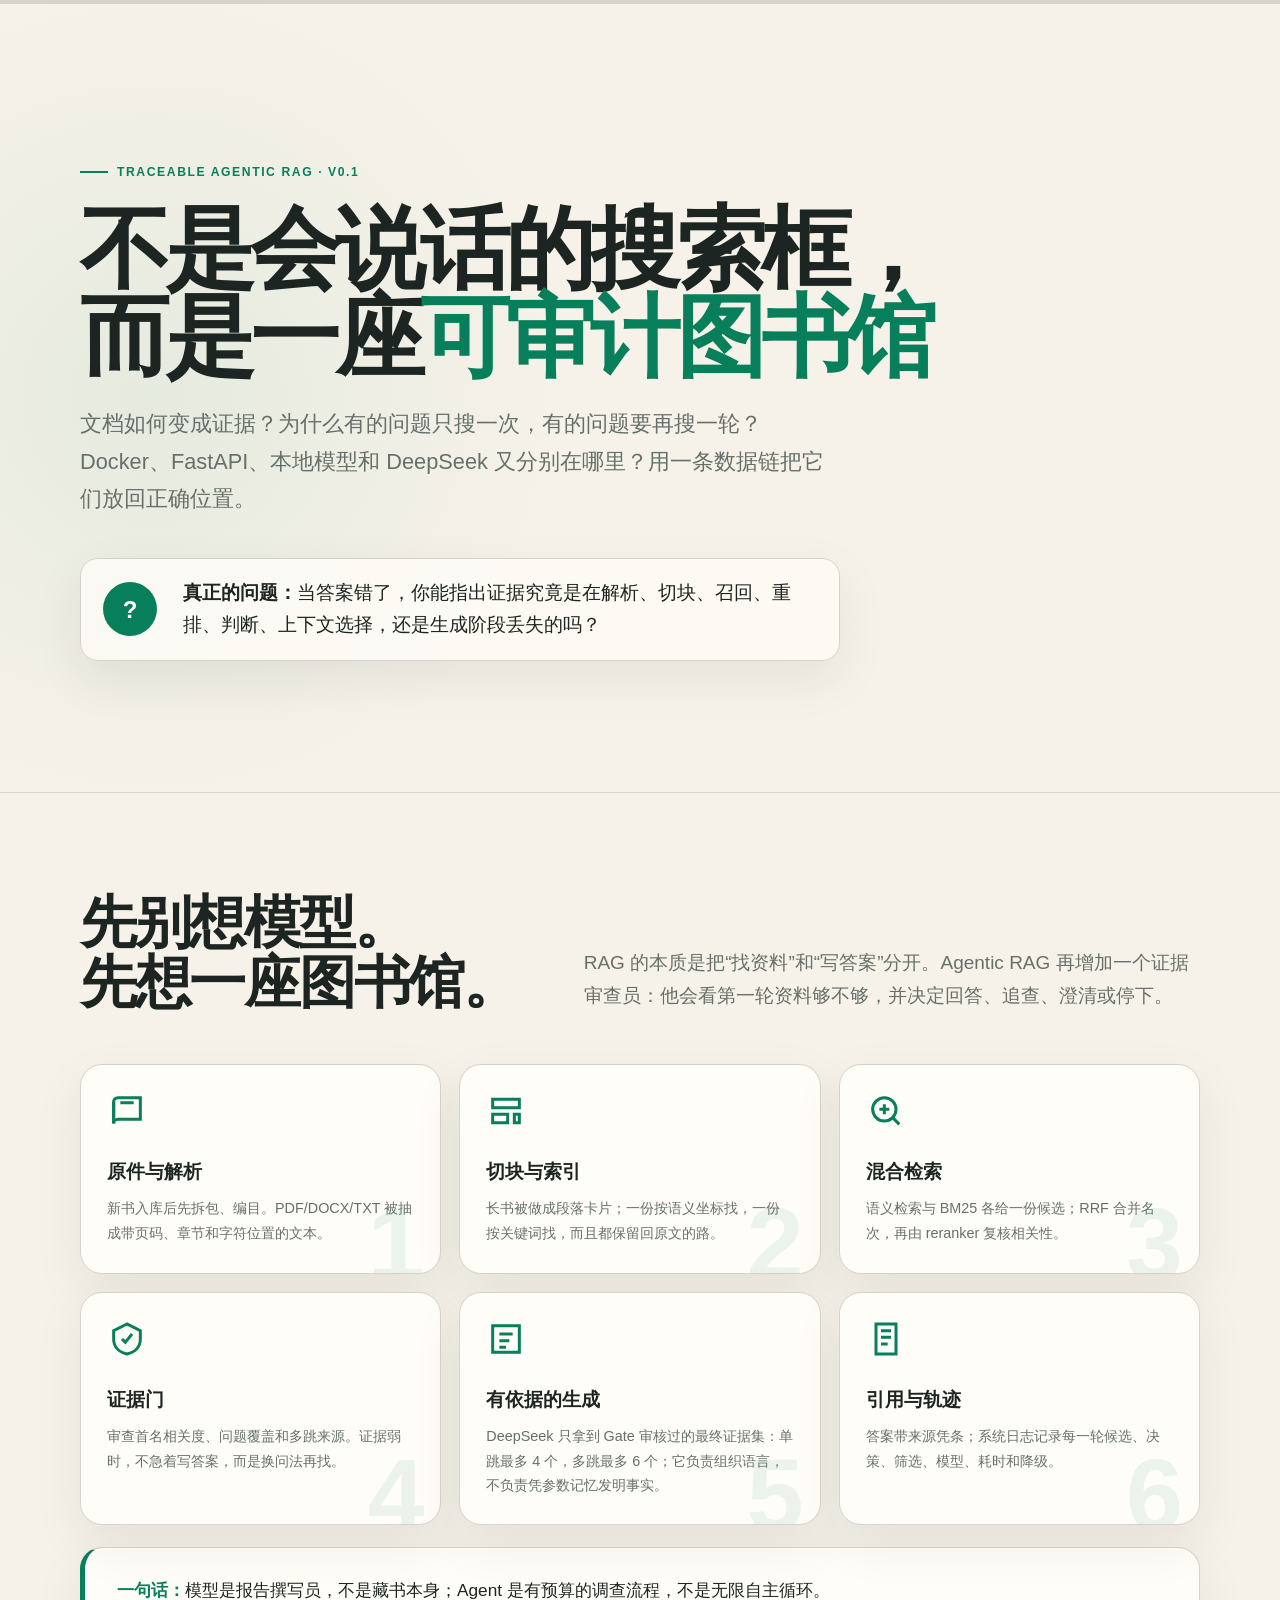
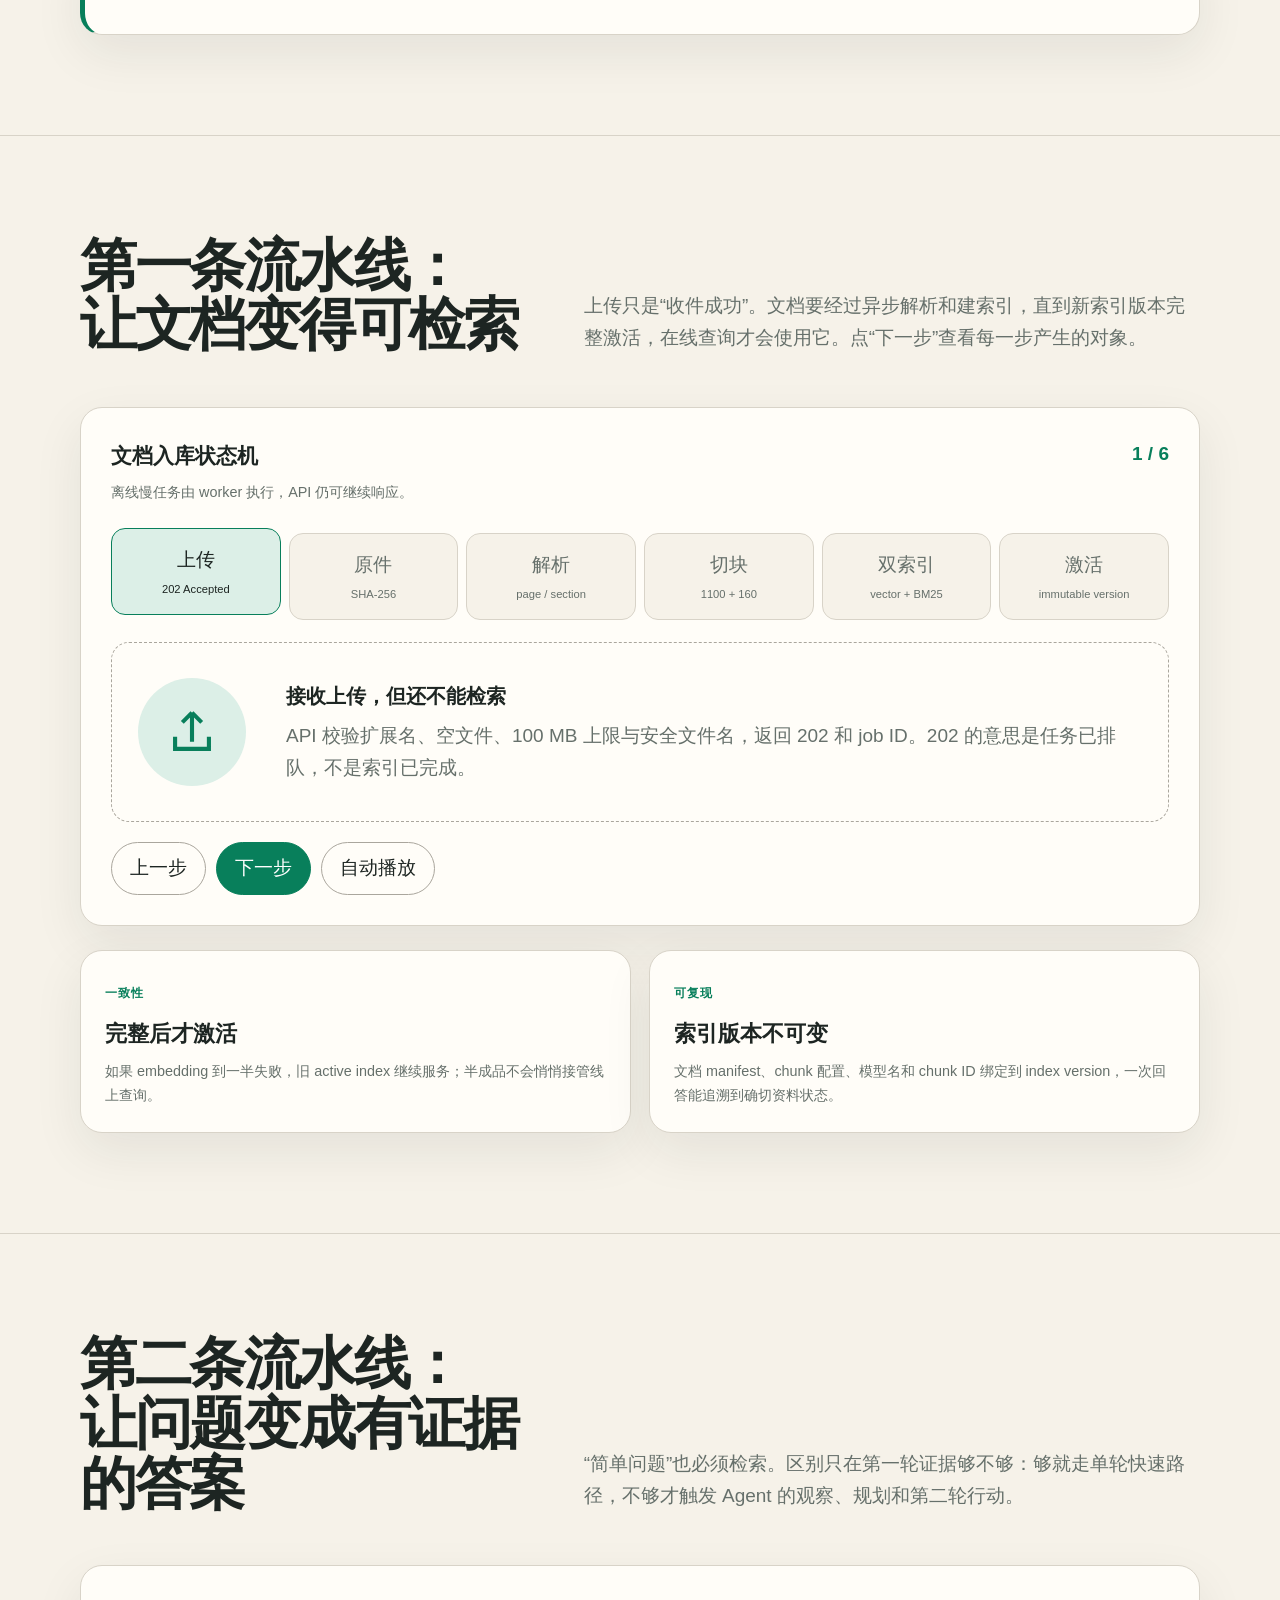
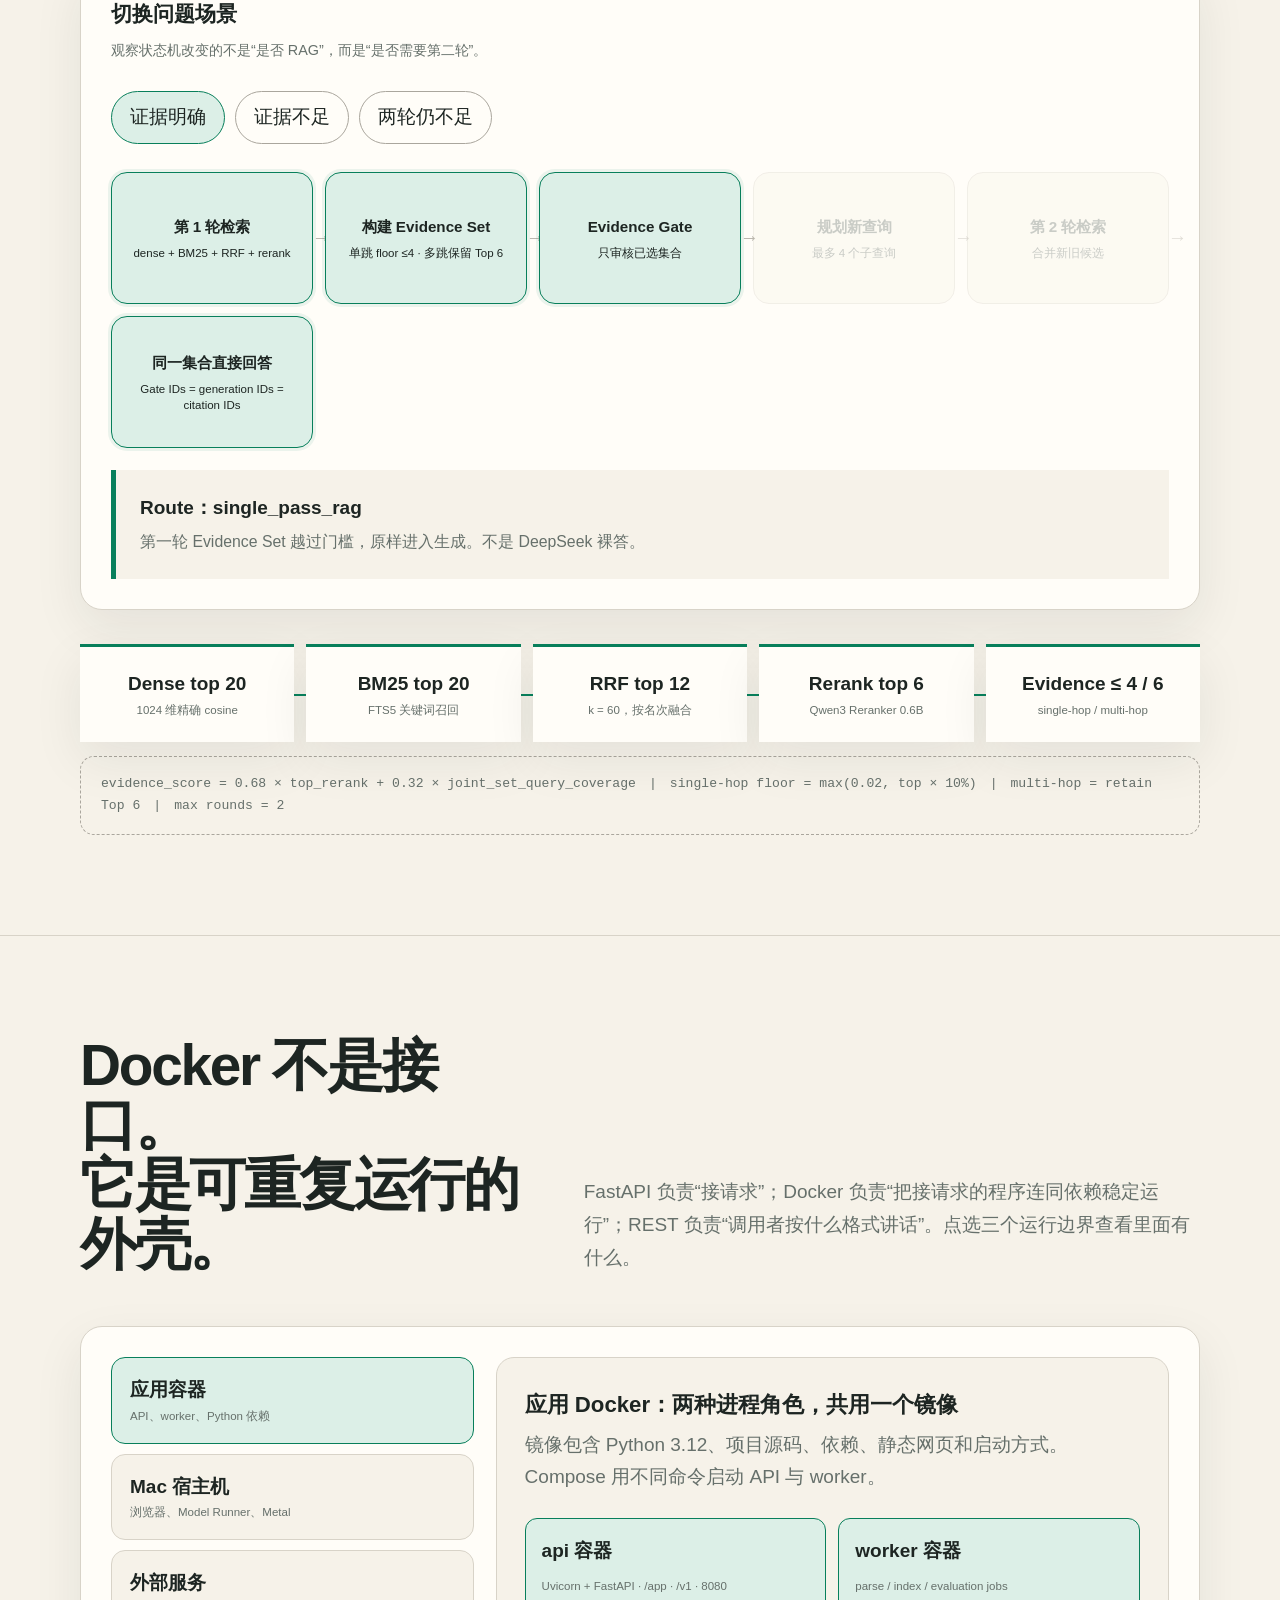
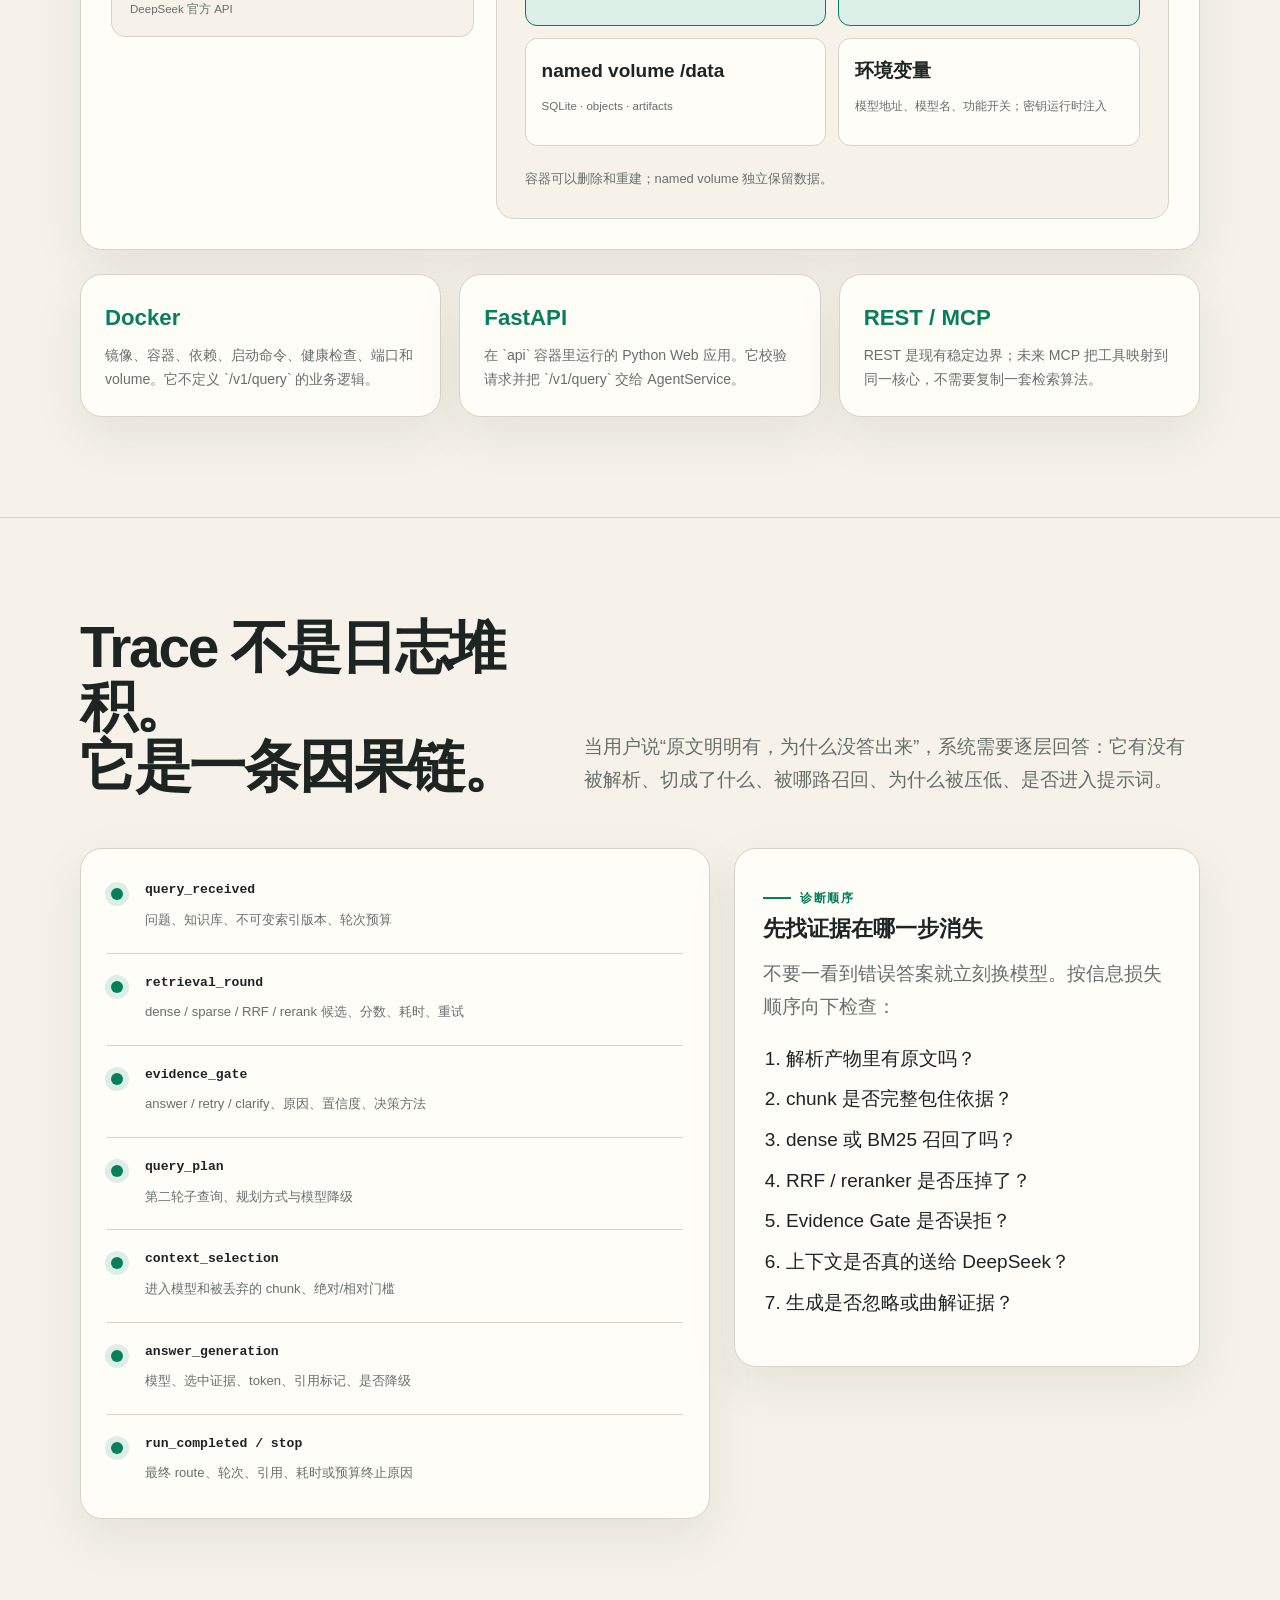
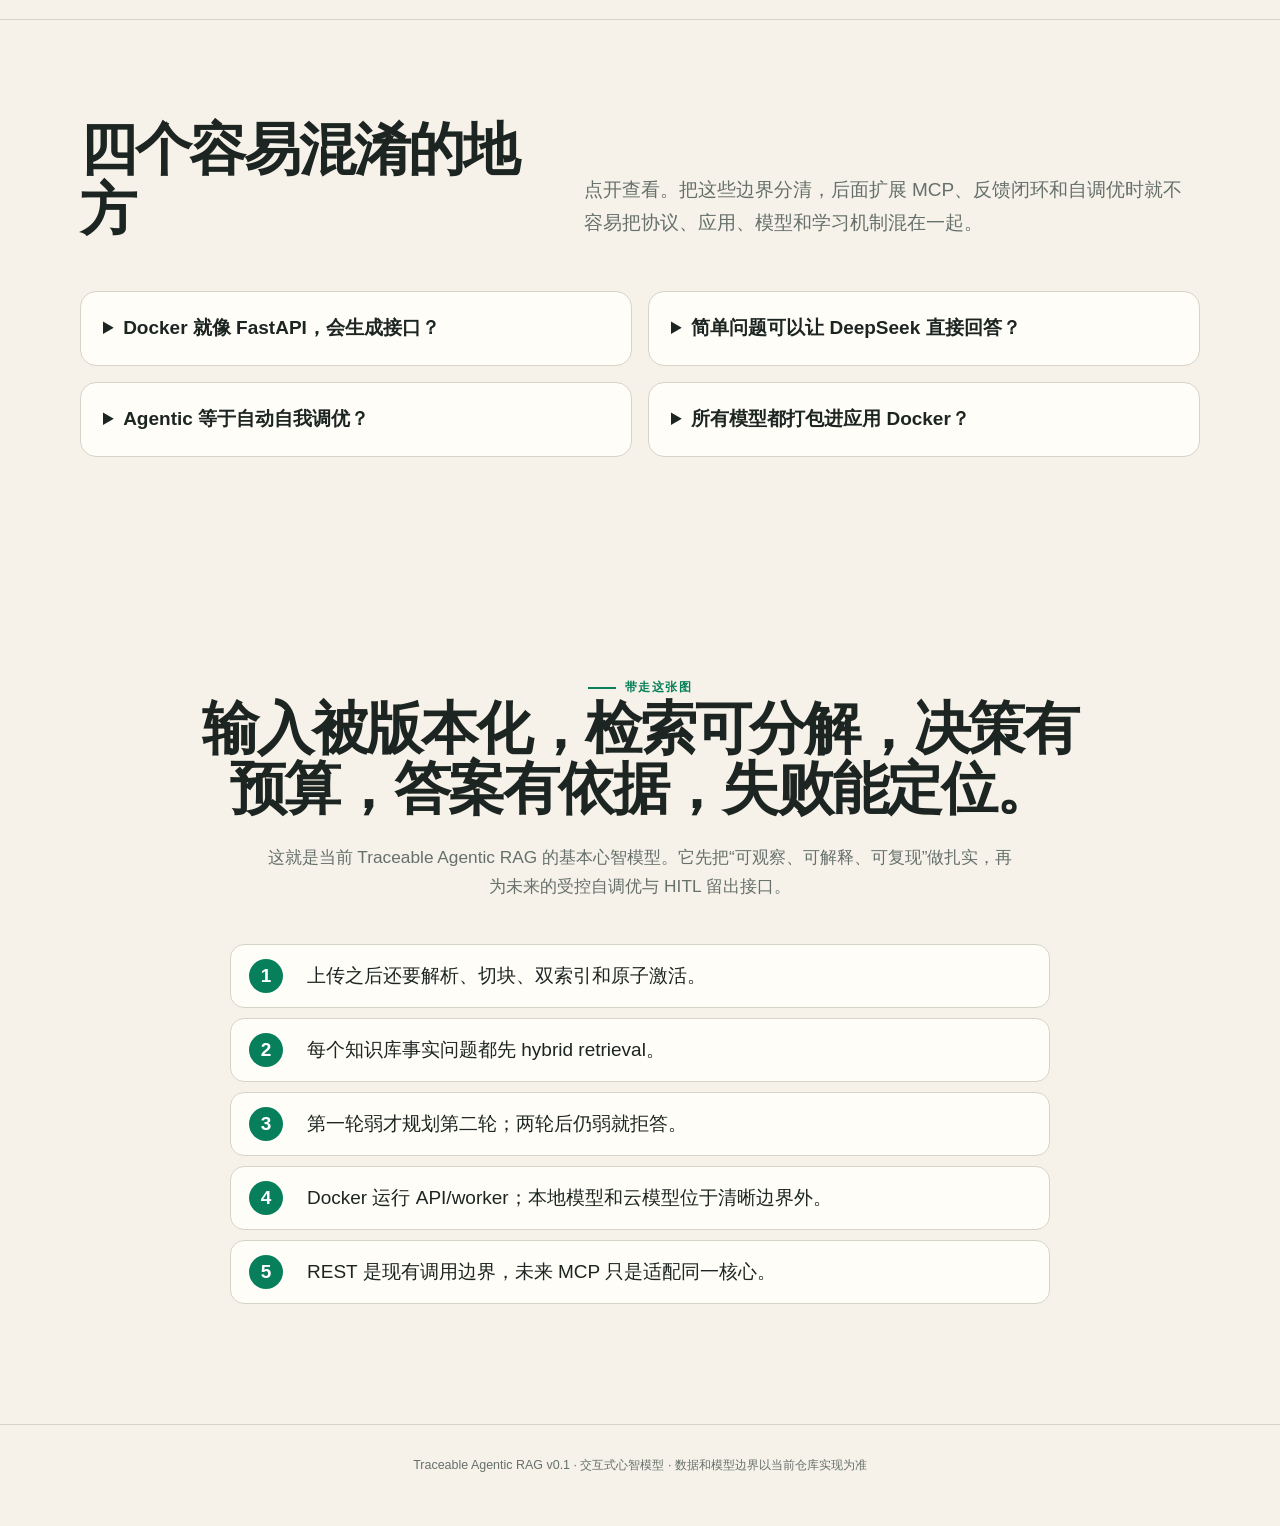
==== commit f185167a: "Harden evidence sets and document v0.1 usage" ====
--- a/reports/explainer-agentic-rag-mental-model.html
+++ b/reports/explainer-agentic-rag-mental-model.html
@@ -725,7 +725,7 @@
           <article class="role card reveal" data-order="5">
             <svg viewBox="0 0 24 24" fill="none" stroke="currentColor" stroke-width="1.8" aria-hidden="true"><path d="M4 4h16v16H4z"/><path d="M8 9h8M8 13h6M8 17h4"/></svg>
             <h3>有依据的生成</h3>
-            <p>DeepSeek 只拿到最多 4 个选中段落；它负责组织语言，不负责凭参数记忆发明事实。</p>
+            <p>DeepSeek 只拿到 Gate 审核过的最终证据集：单跳最多 4 个，多跳最多 6 个；它负责组织语言，不负责凭参数记忆发明事实。</p>
           </article>
           <article class="role card reveal" data-order="6">
             <svg viewBox="0 0 24 24" fill="none" stroke="currentColor" stroke-width="1.8" aria-hidden="true"><path d="M6 3h12v18H6z"/><path d="M9 7h6M9 11h6M9 15h4"/></svg>
@@ -799,14 +799,15 @@
           </div>
           <div class="route-map" id="routeMap" aria-live="polite">
             <div class="route-node active" data-node="retrieve1"><b>第 1 轮检索</b><small>dense + BM25 + RRF + rerank</small></div>
-            <div class="route-node active" data-node="gate1"><b>Evidence Gate</b><small>相关度、覆盖、多跳来源</small></div>
+            <div class="route-node active" data-node="evidence"><b>构建 Evidence Set</b><small>单跳 floor ≤4 · 多跳保留 Top 6</small></div>
+            <div class="route-node active" data-node="gate1"><b>Evidence Gate</b><small>只审核已选集合</small></div>
             <div class="route-node skipped" data-node="plan"><b>规划新查询</b><small>最多 4 个子查询</small></div>
             <div class="route-node skipped" data-node="retrieve2"><b>第 2 轮检索</b><small>合并新旧候选</small></div>
-            <div class="route-node active" data-node="answer"><b>选证据并回答</b><small>最多 4 chunks + citations</small></div>
+            <div class="route-node active" data-node="answer"><b>同一集合直接回答</b><small>Gate IDs = generation IDs = citation IDs</small></div>
           </div>
           <div class="route-result" id="routeResult">
             <p><strong>Route：single_pass_rag</strong></p>
-            <small>第一轮证据越过门槛，直接选择上下文并生成。不是 DeepSeek 裸答。</small>
+            <small>第一轮 Evidence Set 越过门槛，原样进入生成。不是 DeepSeek 裸答。</small>
           </div>
         </div>
 
@@ -815,9 +816,9 @@
           <div class="pipe-item"><b>BM25 top 20</b><small>FTS5 关键词召回</small></div>
           <div class="pipe-item"><b>RRF top 12</b><small>k = 60，按名次融合</small></div>
           <div class="pipe-item"><b>Rerank top 6</b><small>Qwen3 Reranker 0.6B</small></div>
-          <div class="pipe-item"><b>Context ≤ 4</b><small>max(0.02, top × 10%)</small></div>
-        </div>
-        <div class="formula reveal">evidence_score = 0.68 × top_rerank + 0.32 × best_query_coverage　|　base threshold = 0.52　|　max rounds = 2</div>
+          <div class="pipe-item"><b>Evidence ≤ 4 / 6</b><small>single-hop / multi-hop</small></div>
+        </div>
+        <div class="formula reveal">evidence_score = 0.68 × top_rerank + 0.32 × joint_set_query_coverage　|　single-hop floor = max(0.02, top × 10%)　|　multi-hop = retain Top 6　|　max rounds = 2</div>
       </div>
     </section>
 
@@ -993,15 +994,15 @@
 
     const scenarios = {
       simple: {
-        active: ['retrieve1', 'gate1', 'answer'],
-        result: '<p><strong>Route：single_pass_rag</strong></p><small>第一轮证据越过门槛，直接选择上下文并生成。不是 DeepSeek 裸答。</small>'
+        active: ['retrieve1', 'evidence', 'gate1', 'answer'],
+        result: '<p><strong>Route：single_pass_rag</strong></p><small>第一轮先选 Evidence Set，Gate 放行后同一集合直接生成。不是 DeepSeek 裸答。</small>'
       },
       weak: {
-        active: ['retrieve1', 'gate1', 'plan', 'retrieve2', 'answer'],
-        result: '<p><strong>Route：iterative_rag</strong></p><small>第一轮证据弱；Agent 观察缺失要素，规划最多 4 个查询，再检索一次并合并证据后回答。</small>'
+        active: ['retrieve1', 'evidence', 'gate1', 'plan', 'retrieve2', 'answer'],
+        result: '<p><strong>Route：iterative_rag</strong></p><small>第一轮证据弱；Agent 规划最多 4 个查询，再检索一次，合并去重后重建 Evidence Set，复审通过后原样回答。</small>'
       },
       failed: {
-        active: ['retrieve1', 'gate1', 'plan', 'retrieve2'],
+        active: ['retrieve1', 'evidence', 'gate1', 'plan', 'retrieve2'],
         result: '<p><strong>Route：insufficient_evidence</strong></p><small>第二轮仍未达到证据门槛。系统用尽固定预算后明确拒答，不无限循环，也不编造答案。</small>'
       }
     };
@@ -1044,7 +1045,7 @@
       },
       cloud: {
         title: '外部边界：DeepSeek 官方生成服务',
-        description: '只有 Evidence Gate 灰区判断、第二轮查询规划和最终生成可能调用 DeepSeek。最终生成只发送最多 4 个选中 chunk。',
+        description: '只有 Evidence Gate 灰区判断、第二轮查询规划和最终生成可能调用 DeepSeek。最终生成只发送 Gate 已审核的 Evidence Set：单跳最多 4 个，多跳最多 6 个。',
         boxes: [
           ['deepseek-v4-flash', '官方 OpenAI-compatible API', true],
           ['服务端密钥', '宿主机仓库外 secrets 文件注入', false],
